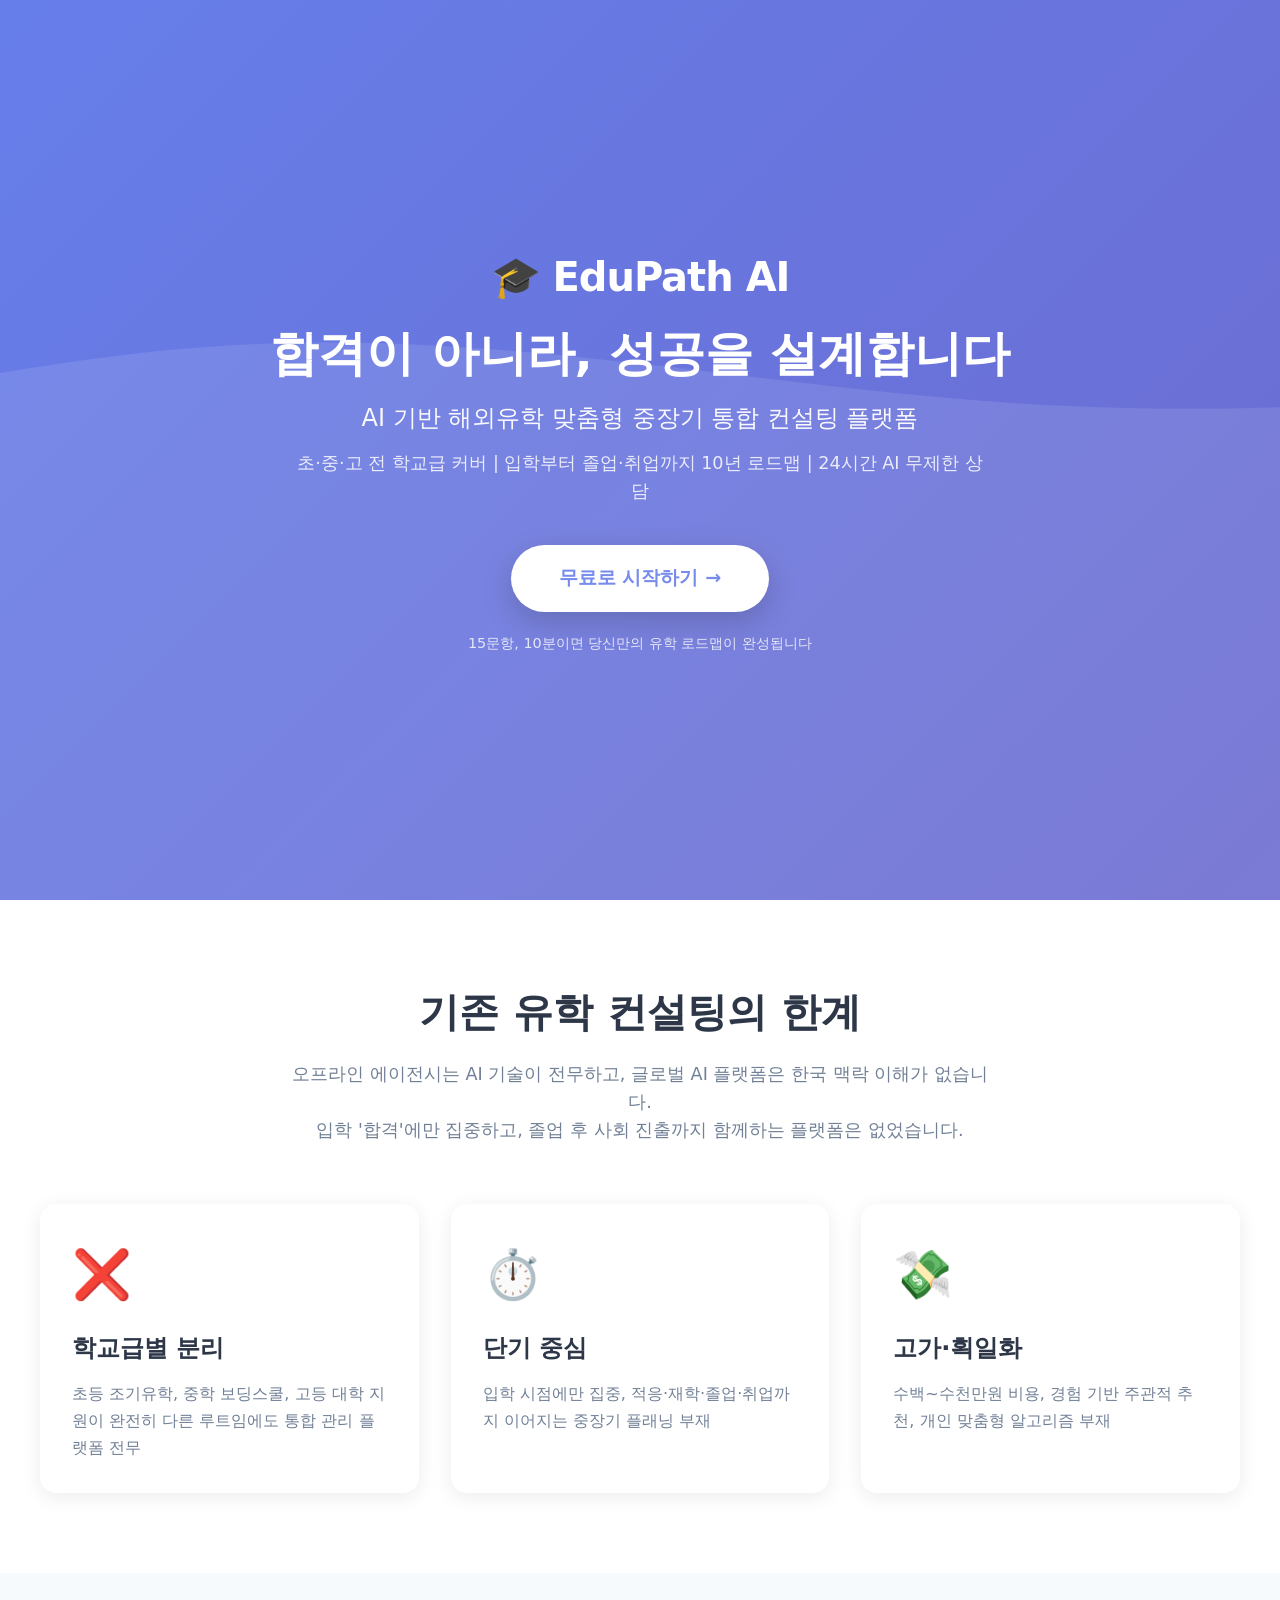
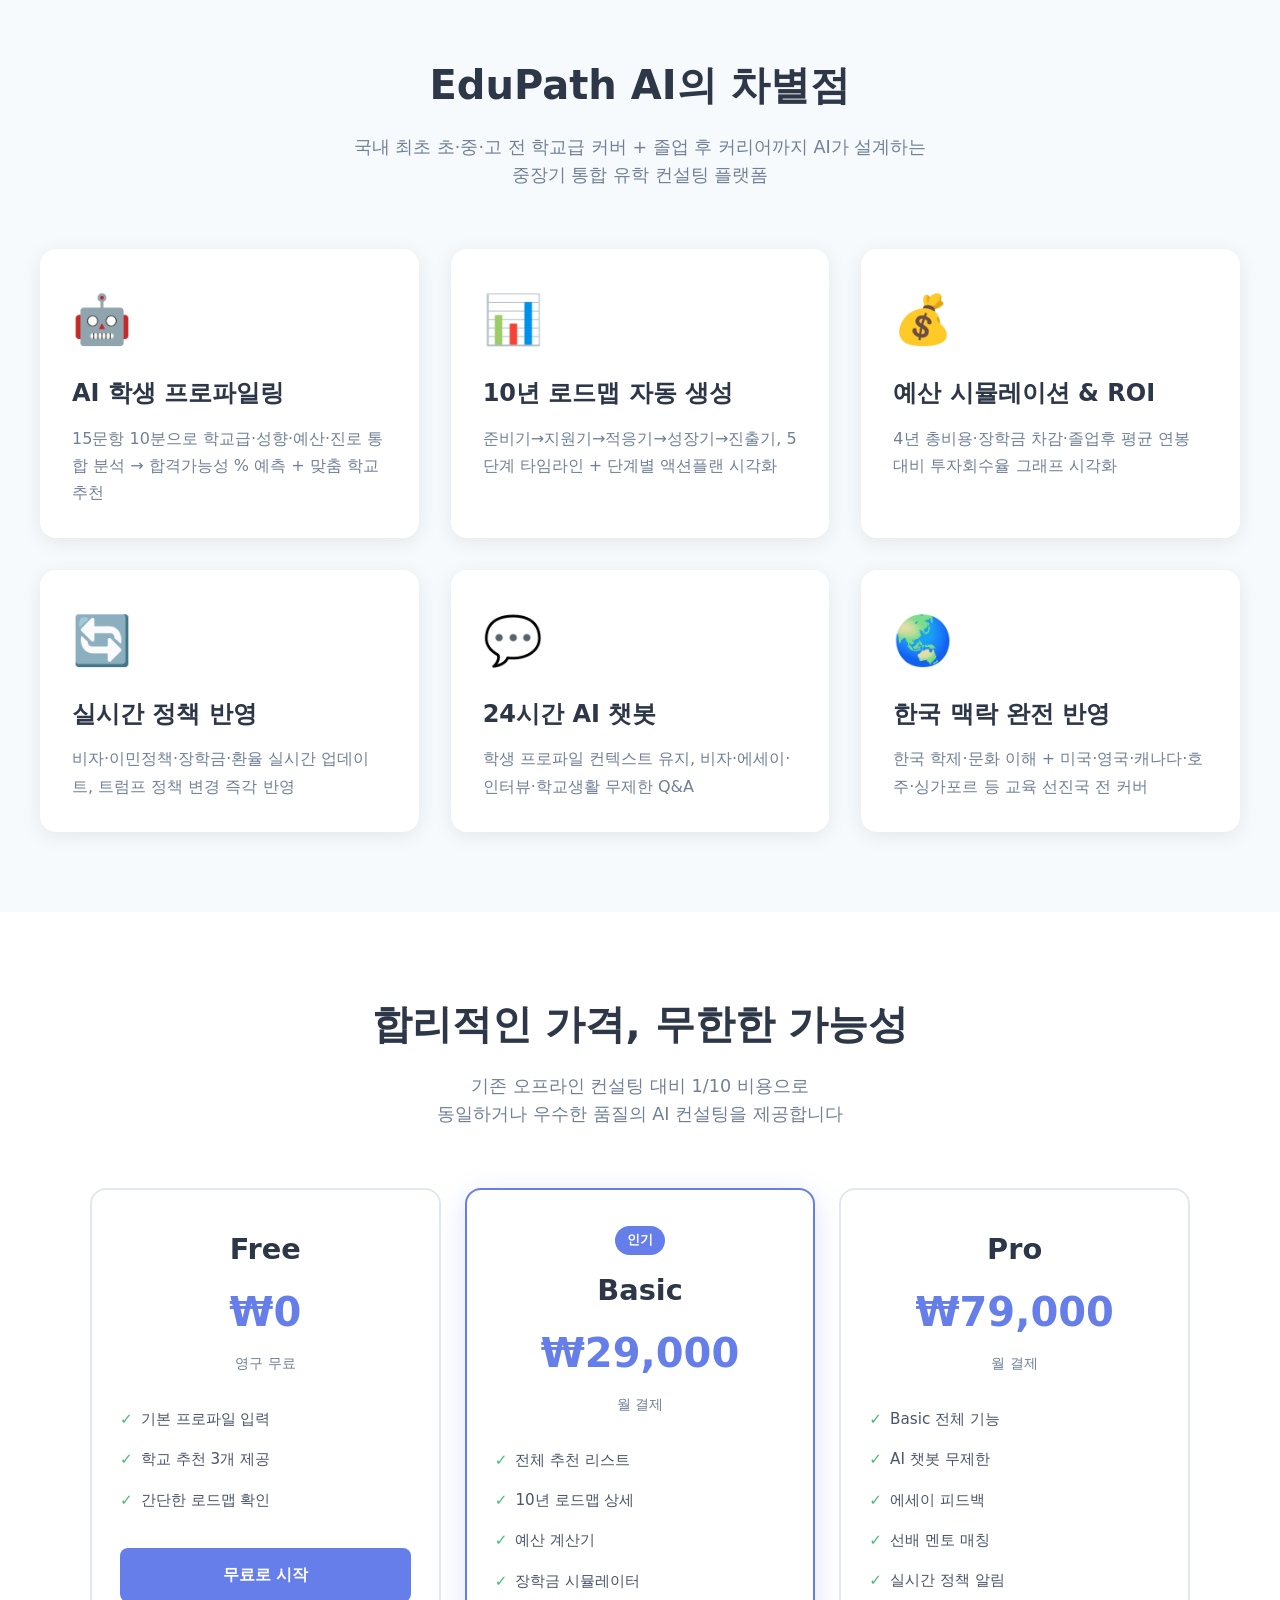
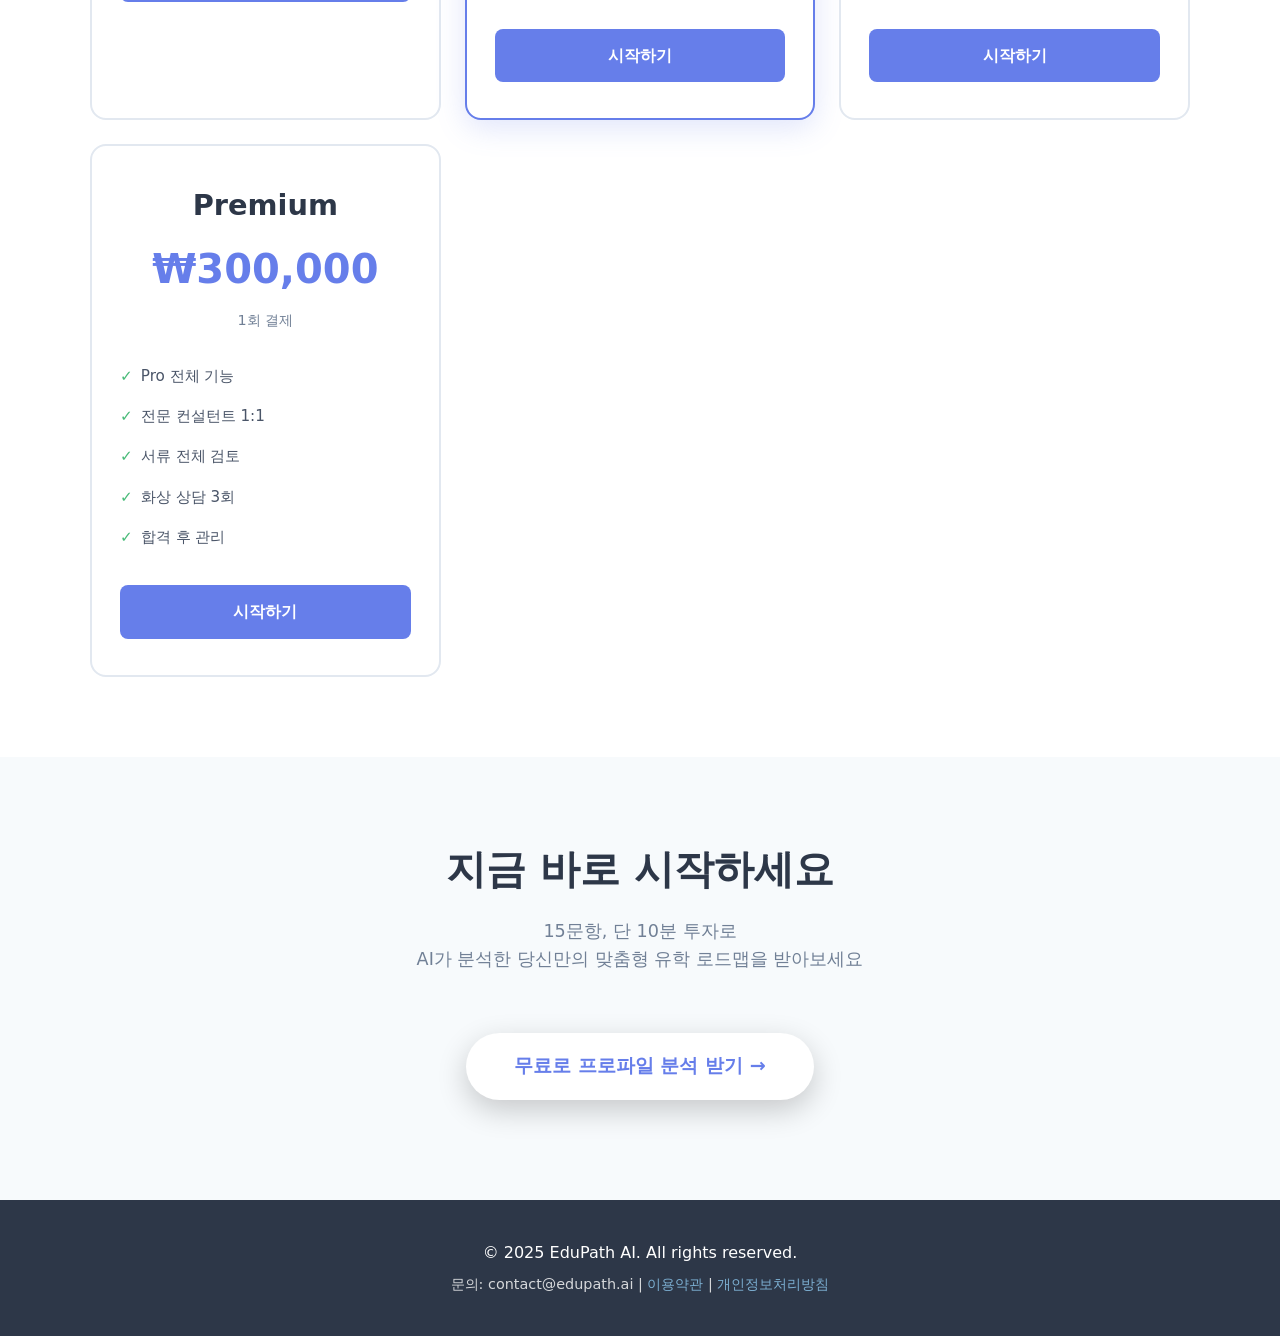
==== edupath/index.html @ 8d9a57d8 "Add EduPath AI landing and onboarding pages" ====
<!DOCTYPE html>
<html lang="ko">
<head>
  <meta charset="UTF-8" />
  <meta name="viewport" content="width=device-width, initial-scale=1.0" />
  <title>EduPath AI - AI 기반 해외유학 맞춤형 컨설팅 플랫폼</title>
  <style>
    * { box-sizing: border-box; margin: 0; padding: 0; }
    body {
      font-family: 'Pretendard', -apple-system, BlinkMacSystemFont, system-ui, sans-serif;
      background: linear-gradient(135deg, #667eea 0%, #764ba2 100%);
      color: #1a202c;
      line-height: 1.6;
    }

    /* Hero Section */
    .hero {
      min-height: 100vh;
      display: flex;
      flex-direction: column;
      align-items: center;
      justify-content: center;
      text-align: center;
      color: white;
      padding: 40px 20px;
      position: relative;
      overflow: hidden;
    }
    .hero::before {
      content: '';
      position: absolute;
      top: 0;
      left: 0;
      right: 0;
      bottom: 0;
      background: url('data:image/svg+xml,<svg xmlns="http://www.w3.org/2000/svg" viewBox="0 0 1440 320"><path fill="%23ffffff" fill-opacity="0.1" d="M0,96L48,112C96,128,192,160,288,160C384,160,480,128,576,122.7C672,117,768,139,864,144C960,149,1056,139,1152,122.7C1248,107,1344,85,1392,74.7L1440,64L1440,320L1392,320C1344,320,1248,320,1152,320C1056,320,960,320,864,320C768,320,672,320,576,320C480,320,384,320,288,320C192,320,96,320,48,320L0,320Z"></path></svg>') no-repeat bottom;
      background-size: cover;
      pointer-events: none;
    }
    .logo {
      font-size: 2.5rem;
      font-weight: 800;
      margin-bottom: 16px;
      letter-spacing: -1px;
    }
    .hero h1 {
      font-size: 3rem;
      font-weight: 700;
      margin-bottom: 16px;
      line-height: 1.2;
    }
    .hero .tagline {
      font-size: 1.5rem;
      margin-bottom: 12px;
      opacity: 0.95;
    }
    .hero .subtitle {
      font-size: 1.1rem;
      opacity: 0.85;
      margin-bottom: 40px;
      max-width: 700px;
    }
    .cta-btn {
      display: inline-block;
      padding: 18px 48px;
      background: white;
      color: #667eea;
      text-decoration: none;
      border-radius: 50px;
      font-size: 1.2rem;
      font-weight: 700;
      box-shadow: 0 10px 30px rgba(0,0,0,0.2);
      transition: transform 0.2s, box-shadow 0.2s;
      margin-bottom: 20px;
    }
    .cta-btn:hover {
      transform: translateY(-3px);
      box-shadow: 0 15px 40px rgba(0,0,0,0.3);
    }
    .hero .note {
      font-size: 0.9rem;
      opacity: 0.8;
    }

    /* Features Section */
    .section {
      padding: 80px 20px;
      background: white;
    }
    .section.gray { background: #f7fafc; }
    .container {
      max-width: 1200px;
      margin: 0 auto;
    }
    .section-title {
      text-align: center;
      font-size: 2.5rem;
      font-weight: 700;
      margin-bottom: 16px;
      color: #2d3748;
    }
    .section-desc {
      text-align: center;
      font-size: 1.1rem;
      color: #718096;
      margin-bottom: 60px;
      max-width: 700px;
      margin-left: auto;
      margin-right: auto;
    }

    /* Features Grid */
    .features-grid {
      display: grid;
      grid-template-columns: repeat(auto-fit, minmax(280px, 1fr));
      gap: 32px;
      margin-top: 40px;
    }
    .feature-card {
      background: white;
      border-radius: 16px;
      padding: 32px;
      box-shadow: 0 4px 20px rgba(0,0,0,0.08);
      transition: transform 0.2s, box-shadow 0.2s;
    }
    .feature-card:hover {
      transform: translateY(-5px);
      box-shadow: 0 8px 30px rgba(0,0,0,0.12);
    }
    .feature-icon {
      font-size: 3rem;
      margin-bottom: 16px;
    }
    .feature-title {
      font-size: 1.5rem;
      font-weight: 700;
      margin-bottom: 12px;
      color: #2d3748;
    }
    .feature-desc {
      color: #718096;
      line-height: 1.7;
    }

    /* Pricing Section */
    .pricing-grid {
      display: grid;
      grid-template-columns: repeat(auto-fit, minmax(260px, 1fr));
      gap: 24px;
      max-width: 1100px;
      margin: 0 auto;
    }
    .pricing-card {
      background: white;
      border: 2px solid #e2e8f0;
      border-radius: 16px;
      padding: 36px 28px;
      text-align: center;
      transition: transform 0.2s, border-color 0.2s;
    }
    .pricing-card:hover {
      transform: translateY(-5px);
      border-color: #667eea;
    }
    .pricing-card.featured {
      border-color: #667eea;
      box-shadow: 0 8px 30px rgba(102, 126, 234, 0.2);
    }
    .pricing-badge {
      display: inline-block;
      padding: 4px 12px;
      background: #667eea;
      color: white;
      border-radius: 20px;
      font-size: 0.8rem;
      font-weight: 600;
      margin-bottom: 12px;
    }
    .pricing-name {
      font-size: 1.8rem;
      font-weight: 700;
      margin-bottom: 8px;
      color: #2d3748;
    }
    .pricing-price {
      font-size: 2.5rem;
      font-weight: 800;
      color: #667eea;
      margin-bottom: 8px;
    }
    .pricing-period {
      font-size: 0.9rem;
      color: #718096;
      margin-bottom: 24px;
    }
    .pricing-features {
      list-style: none;
      margin-bottom: 28px;
      text-align: left;
    }
    .pricing-features li {
      padding: 8px 0;
      color: #4a5568;
      font-size: 0.95rem;
    }
    .pricing-features li::before {
      content: '✓';
      color: #48bb78;
      font-weight: bold;
      margin-right: 8px;
    }
    .pricing-btn {
      display: block;
      width: 100%;
      padding: 14px;
      background: #667eea;
      color: white;
      text-decoration: none;
      border-radius: 8px;
      font-weight: 600;
      transition: background 0.2s;
    }
    .pricing-btn:hover {
      background: #5a67d8;
    }

    /* Footer */
    .footer {
      background: #2d3748;
      color: white;
      padding: 40px 20px;
      text-align: center;
    }
    .footer a {
      color: #90cdf4;
      text-decoration: none;
    }

    @media (max-width: 768px) {
      .hero h1 { font-size: 2rem; }
      .hero .tagline { font-size: 1.2rem; }
      .section-title { font-size: 2rem; }
    }
  </style>
</head>
<body>
  <!-- Hero Section -->
  <section class="hero">
    <div class="logo">🎓 EduPath AI</div>
    <h1>합격이 아니라, 성공을 설계합니다</h1>
    <p class="tagline">AI 기반 해외유학 맞춤형 중장기 통합 컨설팅 플랫폼</p>
    <p class="subtitle">
      초·중·고 전 학교급 커버 | 입학부터 졸업·취업까지 10년 로드맵 | 24시간 AI 무제한 상담
    </p>
    <a href="onboarding.html" class="cta-btn">무료로 시작하기 →</a>
    <p class="note">15문항, 10분이면 당신만의 유학 로드맵이 완성됩니다</p>
  </section>

  <!-- Problem Section -->
  <section class="section">
    <div class="container">
      <h2 class="section-title">기존 유학 컨설팅의 한계</h2>
      <p class="section-desc">
        오프라인 에이전시는 AI 기술이 전무하고, 글로벌 AI 플랫폼은 한국 맥락 이해가 없습니다.<br>
        입학 '합격'에만 집중하고, 졸업 후 사회 진출까지 함께하는 플랫폼은 없었습니다.
      </p>
      <div class="features-grid">
        <div class="feature-card">
          <div class="feature-icon">❌</div>
          <h3 class="feature-title">학교급별 분리</h3>
          <p class="feature-desc">초등 조기유학, 중학 보딩스쿨, 고등 대학 지원이 완전히 다른 루트임에도 통합 관리 플랫폼 전무</p>
        </div>
        <div class="feature-card">
          <div class="feature-icon">⏱️</div>
          <h3 class="feature-title">단기 중심</h3>
          <p class="feature-desc">입학 시점에만 집중, 적응·재학·졸업·취업까지 이어지는 중장기 플래닝 부재</p>
        </div>
        <div class="feature-card">
          <div class="feature-icon">💸</div>
          <h3 class="feature-title">고가·획일화</h3>
          <p class="feature-desc">수백~수천만원 비용, 경험 기반 주관적 추천, 개인 맞춤형 알고리즘 부재</p>
        </div>
      </div>
    </div>
  </section>

  <!-- Solution Section -->
  <section class="section gray">
    <div class="container">
      <h2 class="section-title">EduPath AI의 차별점</h2>
      <p class="section-desc">
        국내 최초 초·중·고 전 학교급 커버 + 졸업 후 커리어까지 AI가 설계하는<br>
        중장기 통합 유학 컨설팅 플랫폼
      </p>
      <div class="features-grid">
        <div class="feature-card">
          <div class="feature-icon">🤖</div>
          <h3 class="feature-title">AI 학생 프로파일링</h3>
          <p class="feature-desc">15문항 10분으로 학교급·성향·예산·진로 통합 분석 → 합격가능성 % 예측 + 맞춤 학교 추천</p>
        </div>
        <div class="feature-card">
          <div class="feature-icon">📊</div>
          <h3 class="feature-title">10년 로드맵 자동 생성</h3>
          <p class="feature-desc">준비기→지원기→적응기→성장기→진출기, 5단계 타임라인 + 단계별 액션플랜 시각화</p>
        </div>
        <div class="feature-card">
          <div class="feature-icon">💰</div>
          <h3 class="feature-title">예산 시뮬레이션 & ROI</h3>
          <p class="feature-desc">4년 총비용·장학금 차감·졸업후 평균 연봉 대비 투자회수율 그래프 시각화</p>
        </div>
        <div class="feature-card">
          <div class="feature-icon">🔄</div>
          <h3 class="feature-title">실시간 정책 반영</h3>
          <p class="feature-desc">비자·이민정책·장학금·환율 실시간 업데이트, 트럼프 정책 변경 즉각 반영</p>
        </div>
        <div class="feature-card">
          <div class="feature-icon">💬</div>
          <h3 class="feature-title">24시간 AI 챗봇</h3>
          <p class="feature-desc">학생 프로파일 컨텍스트 유지, 비자·에세이·인터뷰·학교생활 무제한 Q&A</p>
        </div>
        <div class="feature-card">
          <div class="feature-icon">🌏</div>
          <h3 class="feature-title">한국 맥락 완전 반영</h3>
          <p class="feature-desc">한국 학제·문화 이해 + 미국·영국·캐나다·호주·싱가포르 등 교육 선진국 전 커버</p>
        </div>
      </div>
    </div>
  </section>

  <!-- Pricing Section -->
  <section class="section">
    <div class="container">
      <h2 class="section-title">합리적인 가격, 무한한 가능성</h2>
      <p class="section-desc">
        기존 오프라인 컨설팅 대비 1/10 비용으로<br>
        동일하거나 우수한 품질의 AI 컨설팅을 제공합니다
      </p>
      <div class="pricing-grid">
        <div class="pricing-card">
          <div class="pricing-name">Free</div>
          <div class="pricing-price">₩0</div>
          <div class="pricing-period">영구 무료</div>
          <ul class="pricing-features">
            <li>기본 프로파일 입력</li>
            <li>학교 추천 3개 제공</li>
            <li>간단한 로드맵 확인</li>
          </ul>
          <a href="onboarding.html" class="pricing-btn">무료로 시작</a>
        </div>

        <div class="pricing-card featured">
          <span class="pricing-badge">인기</span>
          <div class="pricing-name">Basic</div>
          <div class="pricing-price">₩29,000</div>
          <div class="pricing-period">월 결제</div>
          <ul class="pricing-features">
            <li>전체 추천 리스트</li>
            <li>10년 로드맵 상세</li>
            <li>예산 계산기</li>
            <li>장학금 시뮬레이터</li>
          </ul>
          <a href="onboarding.html" class="pricing-btn">시작하기</a>
        </div>

        <div class="pricing-card">
          <div class="pricing-name">Pro</div>
          <div class="pricing-price">₩79,000</div>
          <div class="pricing-period">월 결제</div>
          <ul class="pricing-features">
            <li>Basic 전체 기능</li>
            <li>AI 챗봇 무제한</li>
            <li>에세이 피드백</li>
            <li>선배 멘토 매칭</li>
            <li>실시간 정책 알림</li>
          </ul>
          <a href="onboarding.html" class="pricing-btn">시작하기</a>
        </div>

        <div class="pricing-card">
          <div class="pricing-name">Premium</div>
          <div class="pricing-price">₩300,000</div>
          <div class="pricing-period">1회 결제</div>
          <ul class="pricing-features">
            <li>Pro 전체 기능</li>
            <li>전문 컨설턴트 1:1</li>
            <li>서류 전체 검토</li>
            <li>화상 상담 3회</li>
            <li>합격 후 관리</li>
          </ul>
          <a href="onboarding.html" class="pricing-btn">시작하기</a>
        </div>
      </div>
    </div>
  </section>

  <!-- CTA Section -->
  <section class="section gray">
    <div class="container" style="text-align: center;">
      <h2 class="section-title">지금 바로 시작하세요</h2>
      <p class="section-desc">
        15문항, 단 10분 투자로<br>
        AI가 분석한 당신만의 맞춤형 유학 로드맵을 받아보세요
      </p>
      <a href="onboarding.html" class="cta-btn">무료로 프로파일 분석 받기 →</a>
    </div>
  </section>

  <!-- Footer -->
  <footer class="footer">
    <p>© 2025 EduPath AI. All rights reserved.</p>
    <p style="margin-top: 8px; font-size: 0.9rem; opacity: 0.8;">
      문의: contact@edupath.ai | 
      <a href="#">이용약관</a> | 
      <a href="#">개인정보처리방침</a>
    </p>
  </footer>
</body>
</html>
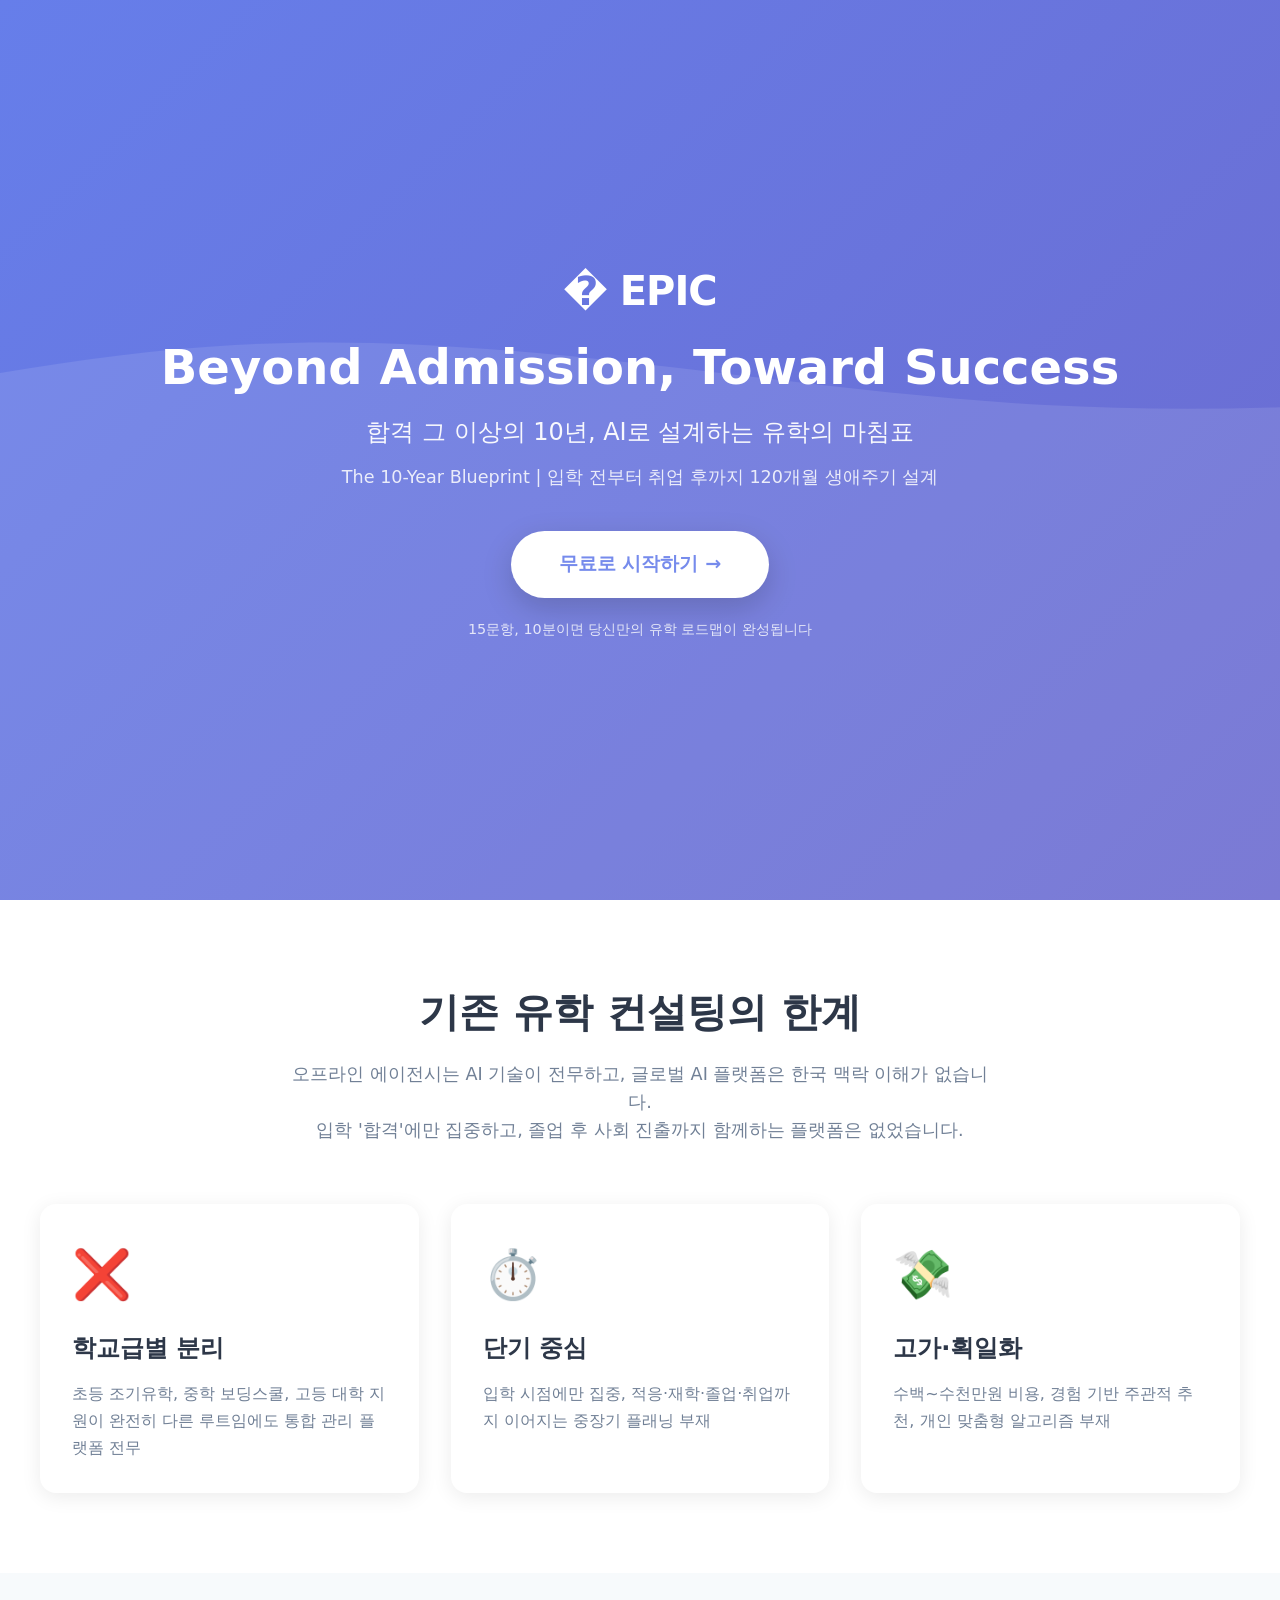
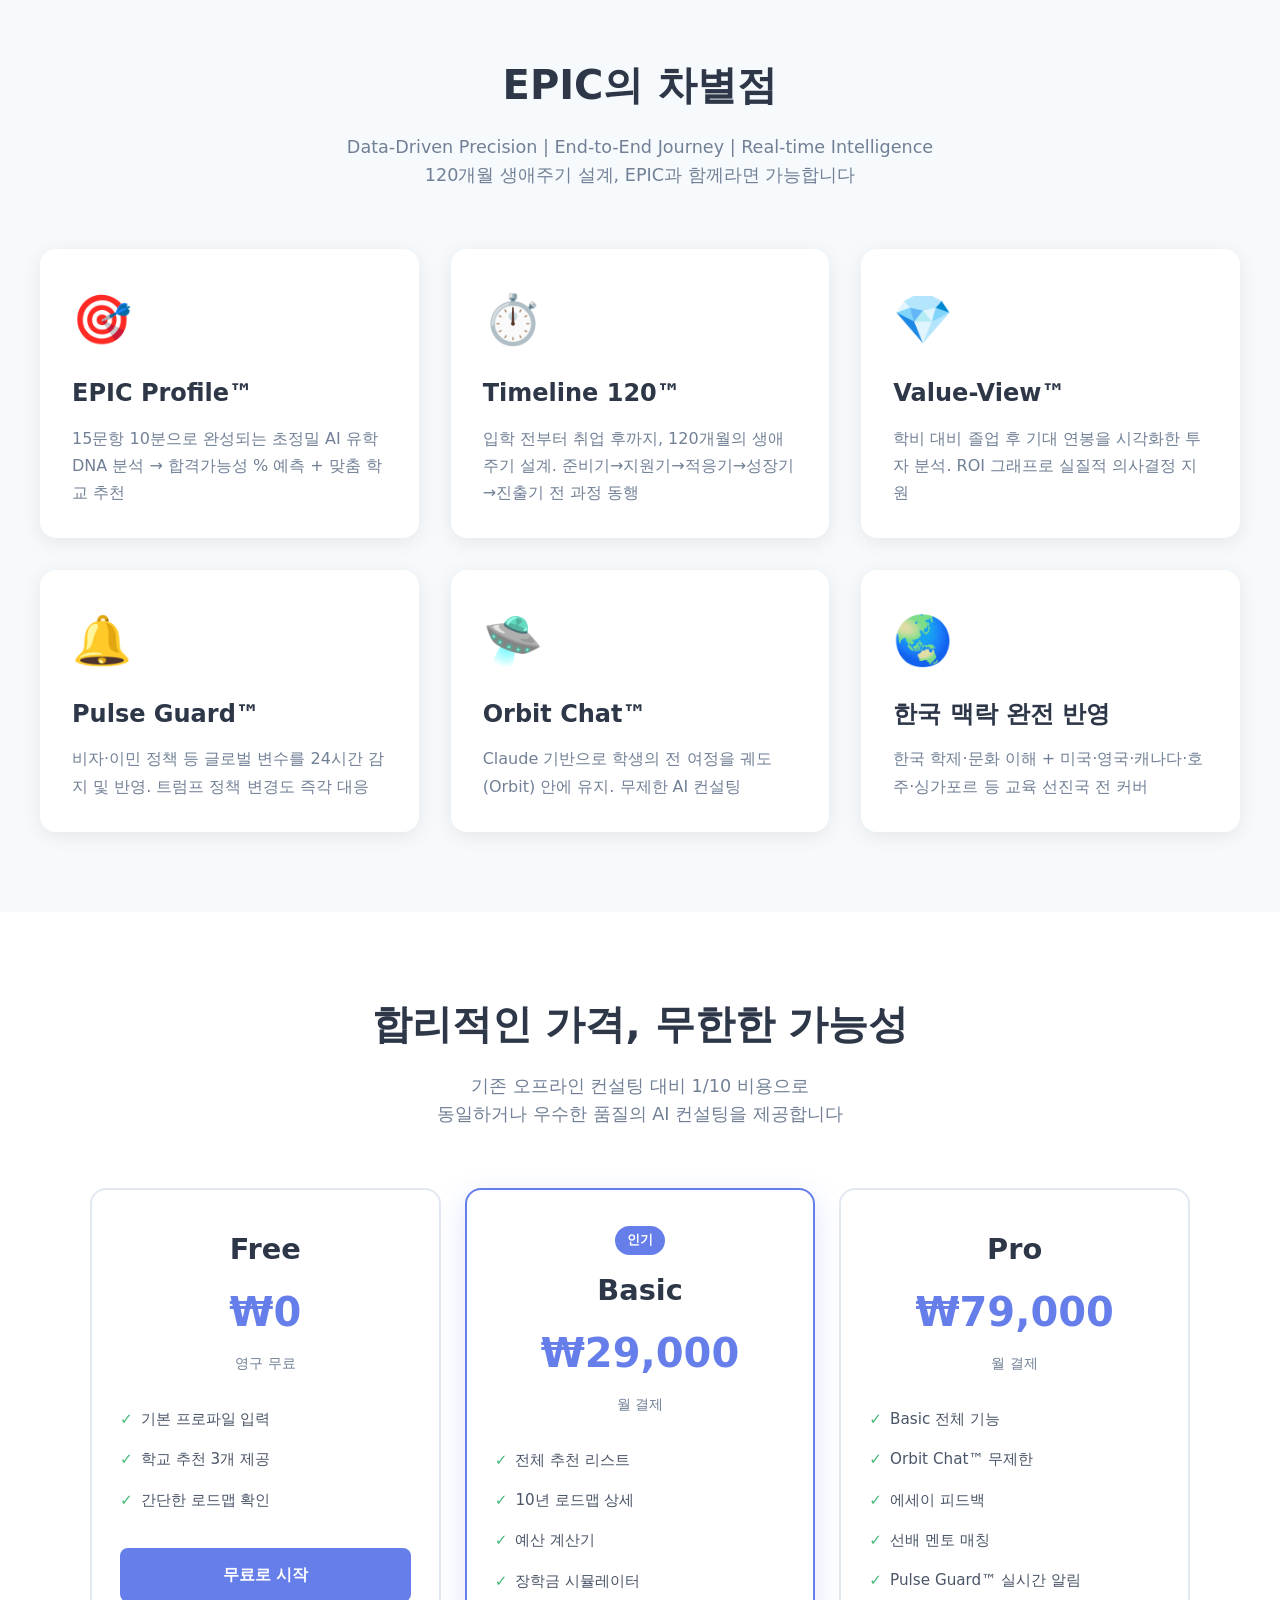
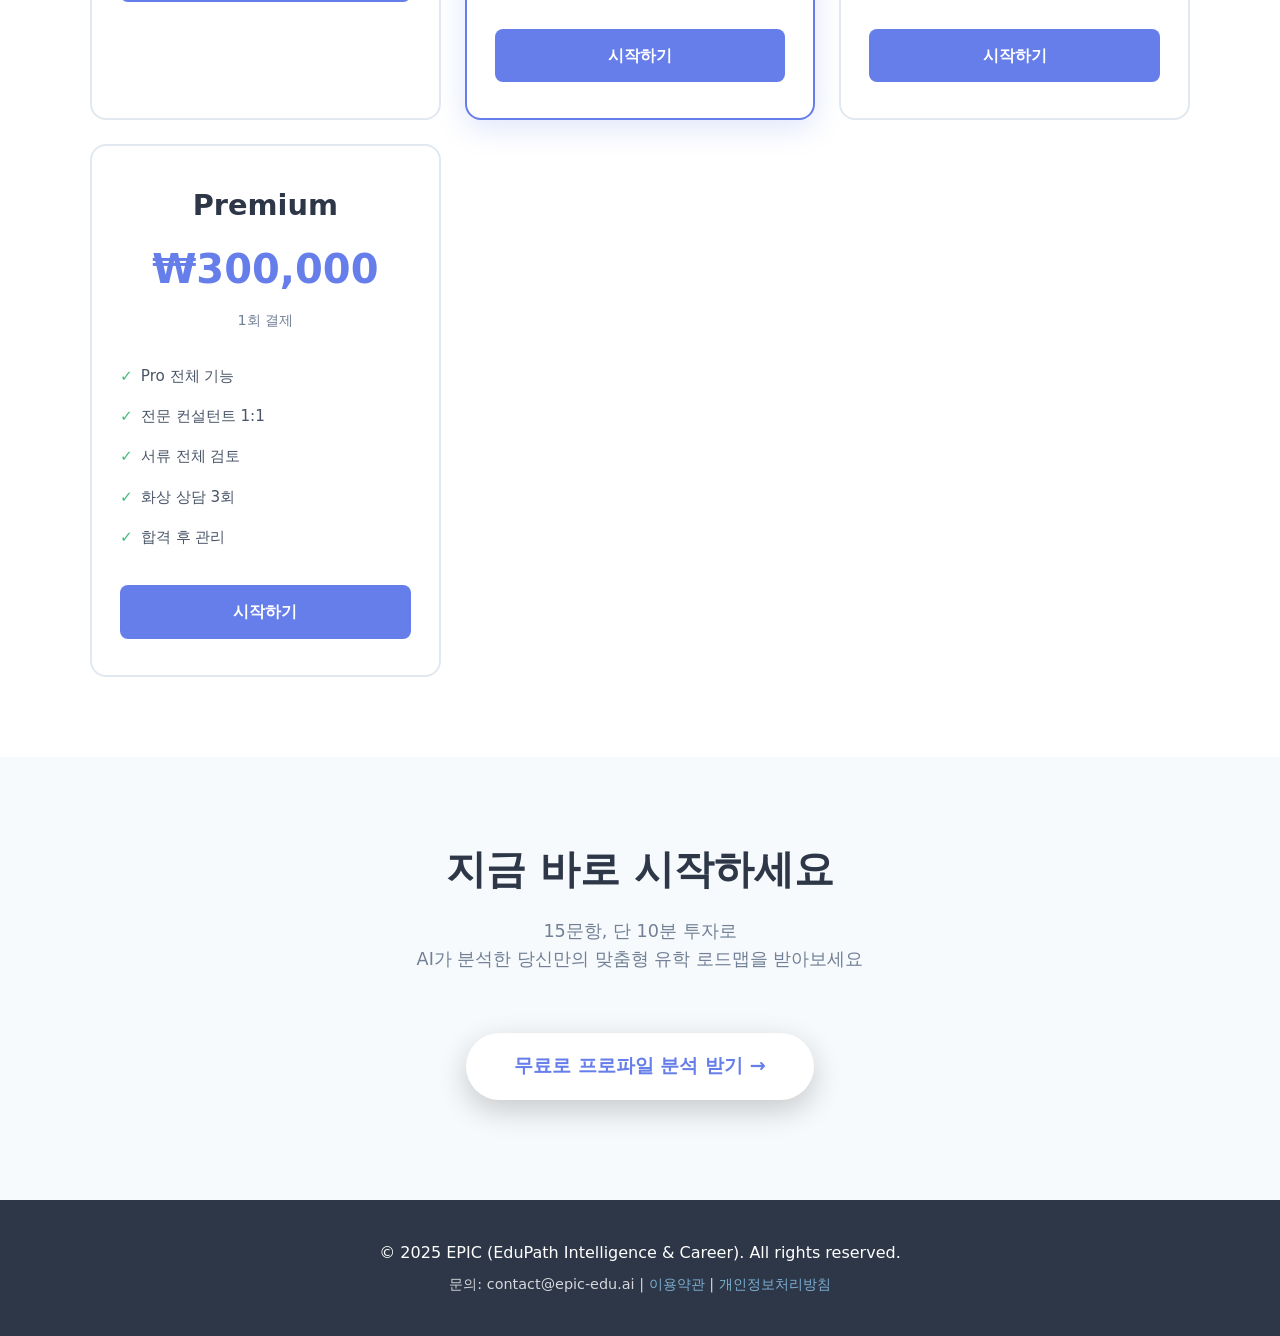
==== commit b4d18ea2: "Rebrand to EPIC - The 10-Year Blueprint | EPIC Profile Timeline 120 Value-View" ====
--- a/edupath/index.html
+++ b/edupath/index.html
@@ -3,7 +3,7 @@
 <head>
   <meta charset="UTF-8" />
   <meta name="viewport" content="width=device-width, initial-scale=1.0" />
-  <title>EduPath AI - AI 기반 해외유학 맞춤형 컨설팅 플랫폼</title>
+  <title>EPIC - The 10-Year Blueprint | Beyond Admission, Toward Success</title>
   <style>
     * { box-sizing: border-box; margin: 0; padding: 0; }
     body {
@@ -246,11 +246,11 @@
 <body>
   <!-- Hero Section -->
   <section class="hero">
-    <div class="logo">🎓 EduPath AI</div>
-    <h1>합격이 아니라, 성공을 설계합니다</h1>
-    <p class="tagline">AI 기반 해외유학 맞춤형 중장기 통합 컨설팅 플랫폼</p>
+    <div class="logo">� EPIC</div>
+    <h1>Beyond Admission, Toward Success</h1>
+    <p class="tagline">합격 그 이상의 10년, AI로 설계하는 유학의 마침표</p>
     <p class="subtitle">
-      초·중·고 전 학교급 커버 | 입학부터 졸업·취업까지 10년 로드맵 | 24시간 AI 무제한 상담
+      The 10-Year Blueprint | 입학 전부터 취업 후까지 120개월 생애주기 설계
     </p>
     <a href="onboarding.html" class="cta-btn">무료로 시작하기 →</a>
     <p class="note">15문항, 10분이면 당신만의 유학 로드맵이 완성됩니다</p>
@@ -287,36 +287,36 @@
   <!-- Solution Section -->
   <section class="section gray">
     <div class="container">
-      <h2 class="section-title">EduPath AI의 차별점</h2>
+      <h2 class="section-title">EPIC의 차별점</h2>
       <p class="section-desc">
-        국내 최초 초·중·고 전 학교급 커버 + 졸업 후 커리어까지 AI가 설계하는<br>
-        중장기 통합 유학 컨설팅 플랫폼
+        Data-Driven Precision | End-to-End Journey | Real-time Intelligence<br>
+        120개월 생애주기 설계, EPIC과 함께라면 가능합니다
       </p>
       <div class="features-grid">
         <div class="feature-card">
-          <div class="feature-icon">🤖</div>
-          <h3 class="feature-title">AI 학생 프로파일링</h3>
-          <p class="feature-desc">15문항 10분으로 학교급·성향·예산·진로 통합 분석 → 합격가능성 % 예측 + 맞춤 학교 추천</p>
-        </div>
-        <div class="feature-card">
-          <div class="feature-icon">📊</div>
-          <h3 class="feature-title">10년 로드맵 자동 생성</h3>
-          <p class="feature-desc">준비기→지원기→적응기→성장기→진출기, 5단계 타임라인 + 단계별 액션플랜 시각화</p>
-        </div>
-        <div class="feature-card">
-          <div class="feature-icon">💰</div>
-          <h3 class="feature-title">예산 시뮬레이션 & ROI</h3>
-          <p class="feature-desc">4년 총비용·장학금 차감·졸업후 평균 연봉 대비 투자회수율 그래프 시각화</p>
-        </div>
-        <div class="feature-card">
-          <div class="feature-icon">🔄</div>
-          <h3 class="feature-title">실시간 정책 반영</h3>
-          <p class="feature-desc">비자·이민정책·장학금·환율 실시간 업데이트, 트럼프 정책 변경 즉각 반영</p>
-        </div>
-        <div class="feature-card">
-          <div class="feature-icon">💬</div>
-          <h3 class="feature-title">24시간 AI 챗봇</h3>
-          <p class="feature-desc">학생 프로파일 컨텍스트 유지, 비자·에세이·인터뷰·학교생활 무제한 Q&A</p>
+          <div class="feature-icon">🎯</div>
+          <h3 class="feature-title">EPIC Profile™</h3>
+          <p class="feature-desc">15문항 10분으로 완성되는 초정밀 AI 유학 DNA 분석 → 합격가능성 % 예측 + 맞춤 학교 추천</p>
+        </div>
+        <div class="feature-card">
+          <div class="feature-icon">⏱️</div>
+          <h3 class="feature-title">Timeline 120™</h3>
+          <p class="feature-desc">입학 전부터 취업 후까지, 120개월의 생애주기 설계. 준비기→지원기→적응기→성장기→진출기 전 과정 동행</p>
+        </div>
+        <div class="feature-card">
+          <div class="feature-icon">💎</div>
+          <h3 class="feature-title">Value-View™</h3>
+          <p class="feature-desc">학비 대비 졸업 후 기대 연봉을 시각화한 투자 분석. ROI 그래프로 실질적 의사결정 지원</p>
+        </div>
+        <div class="feature-card">
+          <div class="feature-icon">🔔</div>
+          <h3 class="feature-title">Pulse Guard™</h3>
+          <p class="feature-desc">비자·이민 정책 등 글로벌 변수를 24시간 감지 및 반영. 트럼프 정책 변경도 즉각 대응</p>
+        </div>
+        <div class="feature-card">
+          <div class="feature-icon">🛸</div>
+          <h3 class="feature-title">Orbit Chat™</h3>
+          <p class="feature-desc">Claude 기반으로 학생의 전 여정을 궤도(Orbit) 안에 유지. 무제한 AI 컨설팅</p>
         </div>
         <div class="feature-card">
           <div class="feature-icon">🌏</div>
@@ -368,10 +368,10 @@
           <div class="pricing-period">월 결제</div>
           <ul class="pricing-features">
             <li>Basic 전체 기능</li>
-            <li>AI 챗봇 무제한</li>
+            <li>Orbit Chat™ 무제한</li>
             <li>에세이 피드백</li>
             <li>선배 멘토 매칭</li>
-            <li>실시간 정책 알림</li>
+            <li>Pulse Guard™ 실시간 알림</li>
           </ul>
           <a href="onboarding.html" class="pricing-btn">시작하기</a>
         </div>
@@ -407,9 +407,9 @@
 
   <!-- Footer -->
   <footer class="footer">
-    <p>© 2025 EduPath AI. All rights reserved.</p>
+    <p>© 2025 EPIC (EduPath Intelligence & Career). All rights reserved.</p>
     <p style="margin-top: 8px; font-size: 0.9rem; opacity: 0.8;">
-      문의: contact@edupath.ai | 
+      문의: contact@epic-edu.ai | 
       <a href="#">이용약관</a> | 
       <a href="#">개인정보처리방침</a>
     </p>
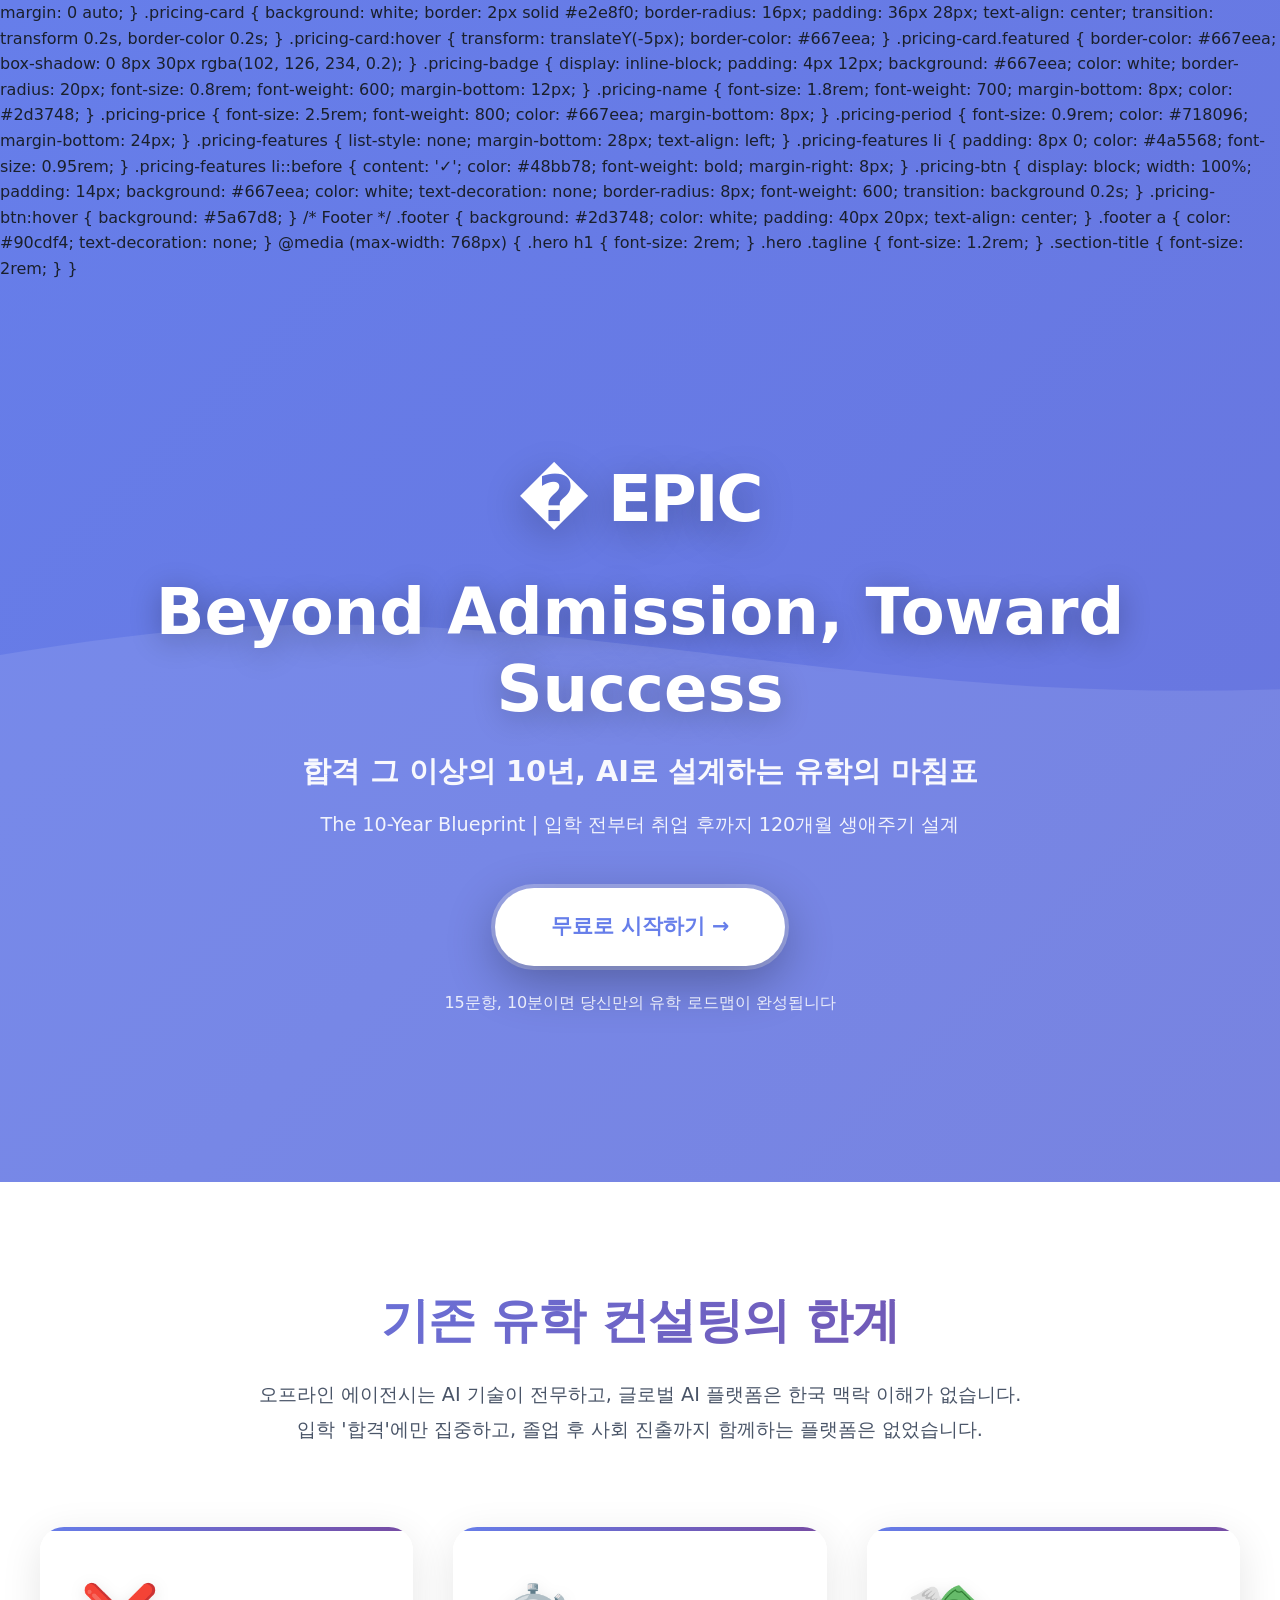
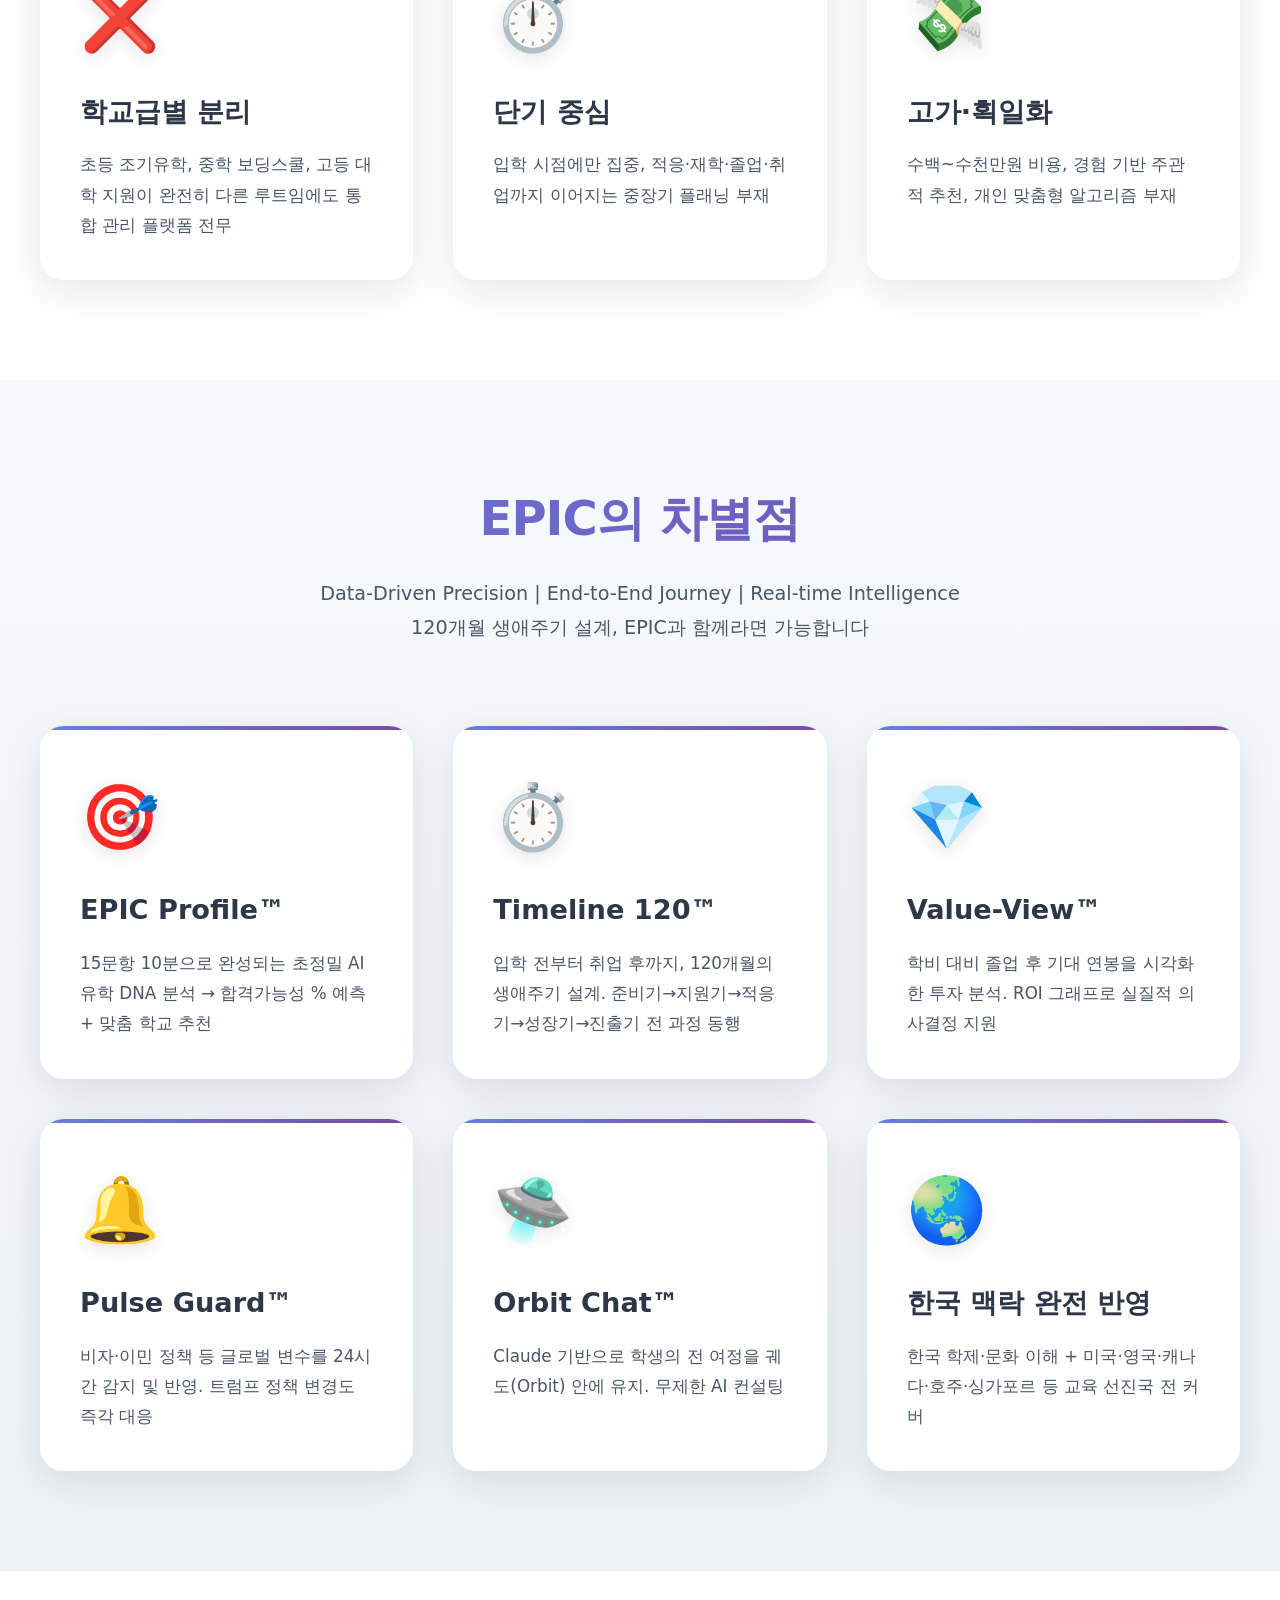
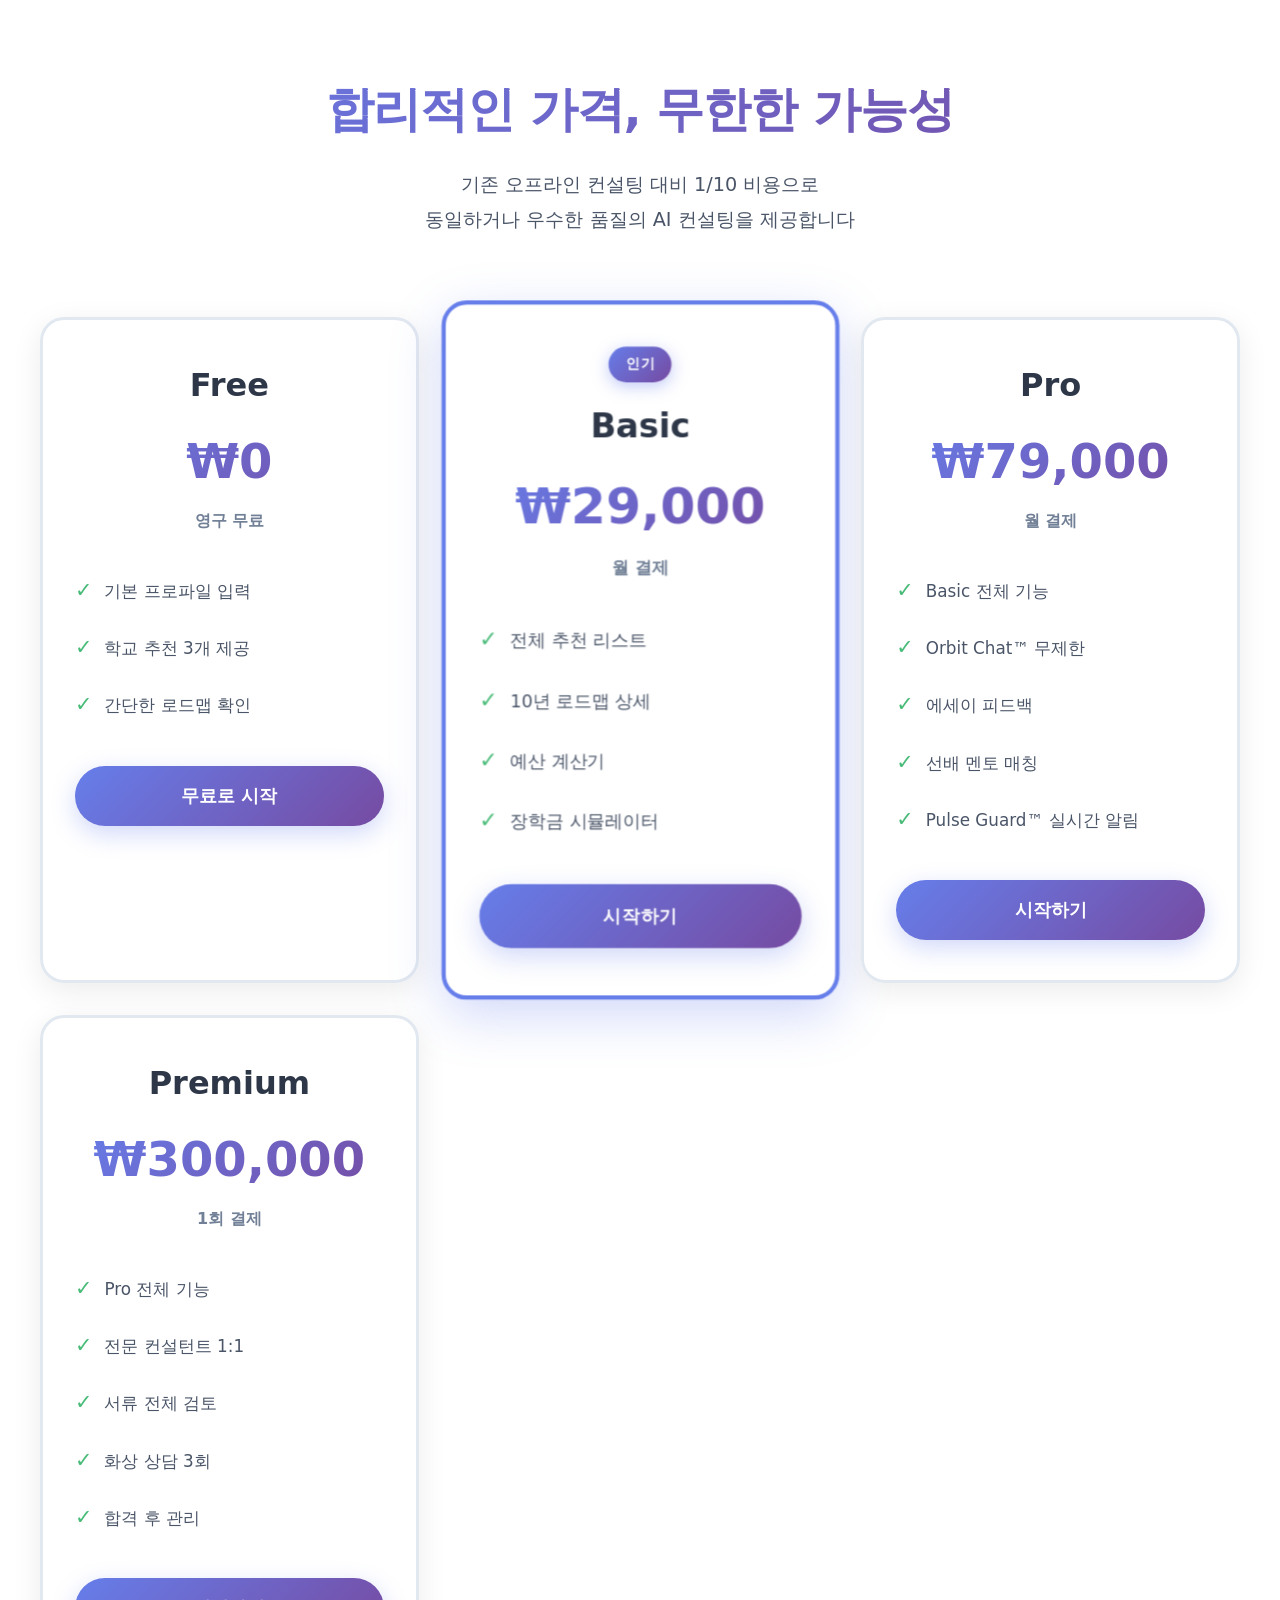
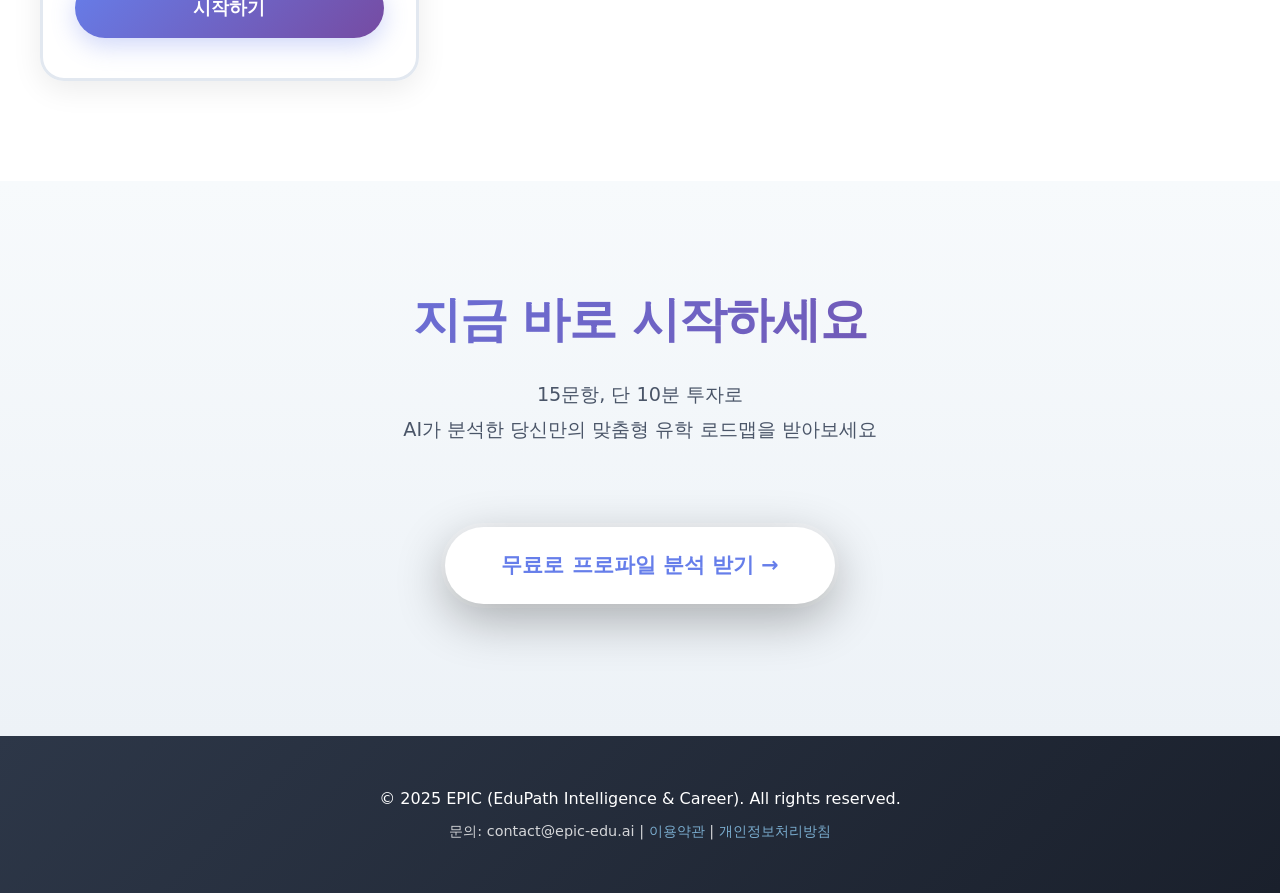
==== commit 8281ae85: "UI/UX 대폭 개선 - 3D 효과, 애니메이션, 글래스모피즘 적용 | 시각적 입체감 강화" ====
--- a/edupath/index.html
+++ b/edupath/index.html
@@ -6,9 +6,38 @@
   <title>EPIC - The 10-Year Blueprint | Beyond Admission, Toward Success</title>
   <style>
     * { box-sizing: border-box; margin: 0; padding: 0; }
+    
+    @keyframes gradientShift {
+      0%, 100% { background-position: 0% 50%; }
+      50% { background-position: 100% 50%; }
+    }
+    
+    @keyframes fadeInUp {
+      from {
+        opacity: 0;
+        transform: translateY(40px);
+      }
+      to {
+        opacity: 1;
+        transform: translateY(0);
+      }
+    }
+    
+    @keyframes float {
+      0%, 100% { transform: translateY(0px); }
+      50% { transform: translateY(-20px); }
+    }
+    
+    @keyframes shimmer {
+      0% { background-position: -1000px 0; }
+      100% { background-position: 1000px 0; }
+    }
+    
     body {
       font-family: 'Pretendard', -apple-system, BlinkMacSystemFont, system-ui, sans-serif;
-      background: linear-gradient(135deg, #667eea 0%, #764ba2 100%);
+      background: linear-gradient(135deg, #667eea 0%, #764ba2 50%, #f093fb 100%);
+      background-size: 400% 400%;
+      animation: gradientShift 15s ease infinite;
       color: #1a202c;
       line-height: 1.6;
     }
@@ -38,116 +67,317 @@
       pointer-events: none;
     }
     .logo {
-      font-size: 2.5rem;
-      font-weight: 800;
+      font-size: 4rem;
+      font-weight: 900;
+      margin-bottom: 24px;
+      letter-spacing: -2px;
+      text-shadow: 0 10px 40px rgba(0, 0, 0, 0.3);
+      animation: float 3s ease-in-out infinite;
+    }
+    .hero h1 {
+      font-size: 4rem;
+      font-weight: 900;
+      margin-bottom: 20px;
+      line-height: 1.2;
+      text-shadow: 0 5px 30px rgba(0, 0, 0, 0.3);
+      animation: fadeInUp 1s ease 0.3s backwards;
+    }
+    .hero .tagline {
+      font-size: 1.8rem;
       margin-bottom: 16px;
-      letter-spacing: -1px;
-    }
-    .hero h1 {
-      font-size: 3rem;
-      font-weight: 700;
-      margin-bottom: 16px;
-      line-height: 1.2;
-    }
-    .hero .tagline {
-      font-size: 1.5rem;
-      margin-bottom: 12px;
       opacity: 0.95;
+      font-weight: 600;
+      animation: fadeInUp 1s ease 0.5s backwards;
     }
     .hero .subtitle {
-      font-size: 1.1rem;
-      opacity: 0.85;
-      margin-bottom: 40px;
-      max-width: 700px;
+      font-size: 1.2rem;
+      opacity: 0.9;
+      margin-bottom: 48px;
+      max-width: 800px;
+      animation: fadeInUp 1s ease 0.7s backwards;
     }
     .cta-btn {
       display: inline-block;
-      padding: 18px 48px;
+      padding: 22px 56px;
       background: white;
       color: #667eea;
       text-decoration: none;
       border-radius: 50px;
-      font-size: 1.2rem;
-      font-weight: 700;
-      box-shadow: 0 10px 30px rgba(0,0,0,0.2);
-      transition: transform 0.2s, box-shadow 0.2s;
-      margin-bottom: 20px;
-    }
+      font-size: 1.3rem;
+      font-weight: 800;
+      box-shadow: 
+        0 15px 50px rgba(0,0,0,0.3),
+        0 0 0 4px rgba(255, 255, 255, 0.3);
+      transition: all 0.4s cubic-bezier(0.175, 0.885, 0.32, 1.275);
+      margin-bottom: 24px;
+      position: relative;
+      overflow: hidden;
+      animation: fadeInUp 1s ease 0.9s backwards;
+    }
+    
+    .cta-btn::before {
+      content: '';
+      position: absolute;
+      top: 0;
+      left: -100%;
+      width: 100%;
+      height: 100%;
+      background: linear-gradient(90deg, transparent, rgba(102, 126, 234, 0.2), transparent);
+      transition: left 0.6s;
+    }
+    
+    .cta-btn:hover::before {
+      left: 100%;
+    }
+    
     .cta-btn:hover {
-      transform: translateY(-3px);
-      box-shadow: 0 15px 40px rgba(0,0,0,0.3);
+      transform: translateY(-5px) scale(1.05);
+      box-shadow: 
+        0 25px 60px rgba(0,0,0,0.4),
+        0 0 0 6px rgba(255, 255, 255, 0.4);
     }
     .hero .note {
-      font-size: 0.9rem;
-      opacity: 0.8;
-    }
-
-    /* Features Section */
+      font-size: 1rem;
+      opacity: 0.85;
+      animation: fadeInUp 1s ease 1.1s backwards;
+    }
+
+    /* Section Base */
     .section {
-      padding: 80px 20px;
+      padding: 100px 20px;
       background: white;
-    }
-    .section.gray { background: #f7fafc; }
+      position: relative;
+    }
+    .section.gray { 
+      background: linear-gradient(180deg, #f7fafc 0%, #edf2f7 100%);
+    }
     .container {
       max-width: 1200px;
       margin: 0 auto;
     }
     .section-title {
       text-align: center;
-      font-size: 2.5rem;
-      font-weight: 700;
-      margin-bottom: 16px;
-      color: #2d3748;
+      font-size: 3rem;
+      font-weight: 900;
+      margin-bottom: 20px;
+      background: linear-gradient(135deg, #667eea 0%, #764ba2 100%);
+      -webkit-background-clip: text;
+      -webkit-text-fill-color: transparent;
+      background-clip: text;
+      letter-spacing: -1px;
     }
     .section-desc {
       text-align: center;
-      font-size: 1.1rem;
-      color: #718096;
-      margin-bottom: 60px;
-      max-width: 700px;
+      font-size: 1.2rem;
+      color: #4a5568;
+      margin-bottom: 80px;
+      max-width: 800px;
       margin-left: auto;
       margin-right: auto;
+      line-height: 1.8;
     }
 
     /* Features Grid */
     .features-grid {
       display: grid;
-      grid-template-columns: repeat(auto-fit, minmax(280px, 1fr));
-      gap: 32px;
+      grid-template-columns: repeat(auto-fit, minmax(320px, 1fr));
+      gap: 40px;
       margin-top: 40px;
     }
     .feature-card {
-      background: white;
-      border-radius: 16px;
-      padding: 32px;
-      box-shadow: 0 4px 20px rgba(0,0,0,0.08);
-      transition: transform 0.2s, box-shadow 0.2s;
-    }
+      background: rgba(255, 255, 255, 0.95);
+      backdrop-filter: blur(10px);
+      -webkit-backdrop-filter: blur(10px);
+      border-radius: 24px;
+      padding: 40px;
+      box-shadow: 
+        0 10px 40px rgba(0,0,0,0.1),
+        0 0 0 1px rgba(255, 255, 255, 0.5) inset;
+      transition: all 0.4s cubic-bezier(0.175, 0.885, 0.32, 1.275);
+      position: relative;
+      overflow: hidden;
+    }
+    
+    .feature-card::before {
+      content: '';
+      position: absolute;
+      top: 0;
+      left: 0;
+      right: 0;
+      height: 4px;
+      background: linear-gradient(90deg, #667eea, #764ba2, #f093fb);
+      background-size: 200% 100%;
+      animation: shimmer 3s linear infinite;
+    }
+    
     .feature-card:hover {
-      transform: translateY(-5px);
-      box-shadow: 0 8px 30px rgba(0,0,0,0.12);
+      transform: translateY(-10px) scale(1.03);
+      box-shadow: 
+        0 20px 60px rgba(102, 126, 234, 0.25),
+        0 0 0 1px rgba(255, 255, 255, 0.8) inset;
     }
     .feature-icon {
-      font-size: 3rem;
+      font-size: 4rem;
+      margin-bottom: 20px;
+      display: block;
+      filter: drop-shadow(0 4px 8px rgba(0, 0, 0, 0.1));
+      transition: transform 0.3s ease;
+    }
+    .feature-card:hover .feature-icon {
+      transform: scale(1.15) rotate(5deg);
+    }
+    .feature-title {
+      font-size: 1.7rem;
+      font-weight: 800;
       margin-bottom: 16px;
-    }
-    .feature-title {
-      font-size: 1.5rem;
-      font-weight: 700;
-      margin-bottom: 12px;
       color: #2d3748;
     }
     .feature-desc {
-      color: #718096;
-      line-height: 1.7;
+      color: #4a5568;
+      line-height: 1.8;
+      font-size: 1.05rem;
     }
 
     /* Pricing Section */
     .pricing-grid {
       display: grid;
-      grid-template-columns: repeat(auto-fit, minmax(260px, 1fr));
-      gap: 24px;
-      max-width: 1100px;
+      grid-template-columns: repeat(auto-fit, minmax(280px, 1fr));
+      gap: 32px;
+      max-width: 1200px;
+      margin: 0 auto;
+    }
+    .pricing-card {
+      background: rgba(255, 255, 255, 0.95);
+      backdrop-filter: blur(10px);
+      -webkit-backdrop-filter: blur(10px);
+      border: 3px solid #e2e8f0;
+      border-radius: 24px;
+      padding: 40px 32px;
+      text-align: center;
+      transition: all 0.4s cubic-bezier(0.175, 0.885, 0.32, 1.275);
+      box-shadow: 0 8px 30px rgba(0,0,0,0.08);
+    }
+    .pricing-card:hover {
+      transform: translateY(-10px) scale(1.03);
+      border-color: #667eea;
+      box-shadow: 0 20px 60px rgba(102, 126, 234, 0.25);
+    }
+    .pricing-card.featured {
+      border-color: #667eea;
+      border-width: 4px;
+      box-shadow: 
+        0 15px 50px rgba(102, 126, 234, 0.3),
+        0 0 0 1px rgba(255, 255, 255, 0.5) inset;
+      transform: scale(1.05);
+    }
+    .pricing-card.featured:hover {
+      transform: translateY(-10px) scale(1.08);
+      box-shadow: 
+        0 25px 60px rgba(102, 126, 234, 0.4),
+        0 0 0 1px rgba(255, 255, 255, 0.8) inset;
+    }
+    .pricing-badge {
+      display: inline-block;
+      padding: 6px 16px;
+      background: linear-gradient(135deg, #667eea, #764ba2);
+      color: white;
+      border-radius: 30px;
+      font-size: 0.85rem;
+      font-weight: 700;
+      margin-bottom: 16px;
+      box-shadow: 0 4px 15px rgba(102, 126, 234, 0.4);
+    }
+    .pricing-name {
+      font-size: 2rem;
+      font-weight: 900;
+      margin-bottom: 12px;
+      color: #2d3748;
+    }
+    .pricing-price {
+      font-size: 3rem;
+      font-weight: 900;
+      background: linear-gradient(135deg, #667eea 0%, #764ba2 100%);
+      -webkit-background-clip: text;
+      -webkit-text-fill-color: transparent;
+      background-clip: text;
+      margin-bottom: 8px;
+    }
+    .pricing-period {
+      font-size: 1rem;
+      color: #718096;
+      margin-bottom: 28px;
+      font-weight: 600;
+    }
+    .pricing-features {
+      list-style: none;
+      margin-bottom: 32px;
+      text-align: left;
+    }
+    .pricing-features li {
+      padding: 12px 0;
+      color: #4a5568;
+      font-size: 1.05rem;
+      transition: all 0.2s;
+    }
+    .pricing-features li:hover {
+      color: #2d3748;
+      transform: translateX(5px);
+    }
+    .pricing-features li::before {
+      content: '✓';
+      color: #48bb78;
+      font-weight: bold;
+      font-size: 1.3rem;
+      margin-right: 12px;
+    }
+    .pricing-btn {
+      display: block;
+      width: 100%;
+      padding: 16px;
+      background: linear-gradient(135deg, #667eea, #764ba2);
+      color: white;
+      text-decoration: none;
+      border-radius: 50px;
+      font-weight: 700;
+      font-size: 1.1rem;
+      transition: all 0.3s ease;
+      box-shadow: 0 8px 25px rgba(102, 126, 234, 0.3);
+    }
+    .pricing-btn:hover {
+      transform: scale(1.05);
+      box-shadow: 0 12px 35px rgba(102, 126, 234, 0.4);
+    }
+
+    /* Footer */
+    .footer {
+      background: linear-gradient(135deg, #2d3748 0%, #1a202c 100%);
+      color: white;
+      padding: 50px 20px;
+      text-align: center;
+    }
+    .footer a {
+      color: #90cdf4;
+      text-decoration: none;
+      transition: color 0.2s;
+    }
+    .footer a:hover {
+      color: #63b3ed;
+    }
+
+    @media (max-width: 768px) {
+      .hero h1 { font-size: 2.5rem; }
+      .hero .tagline { font-size: 1.3rem; }
+      .section-title { font-size: 2.2rem; }
+      .logo { font-size: 3rem; }
+      .features-grid {
+        grid-template-columns: 1fr;
+        gap: 24px;
+      }
+      .pricing-card.featured {
+        transform: scale(1);
+      }
+    }
+  </style>
       margin: 0 auto;
     }
     .pricing-card {
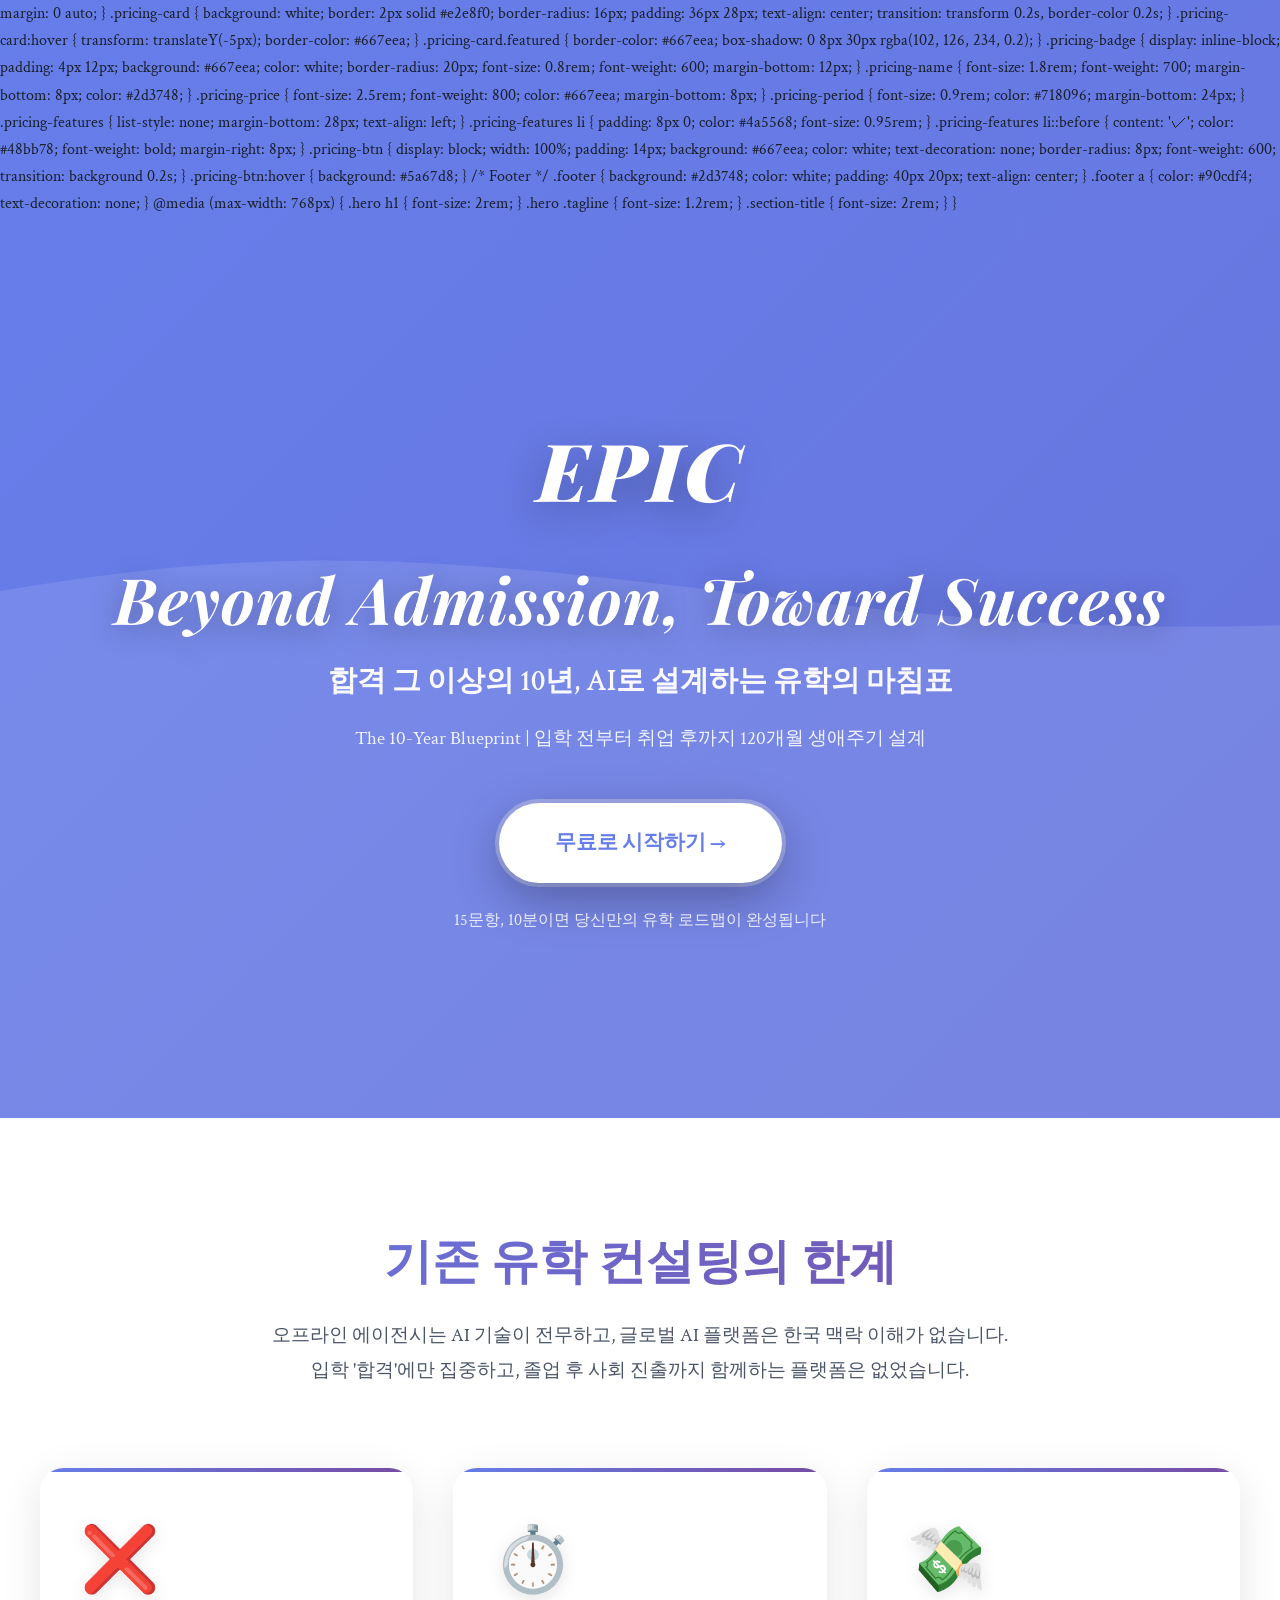
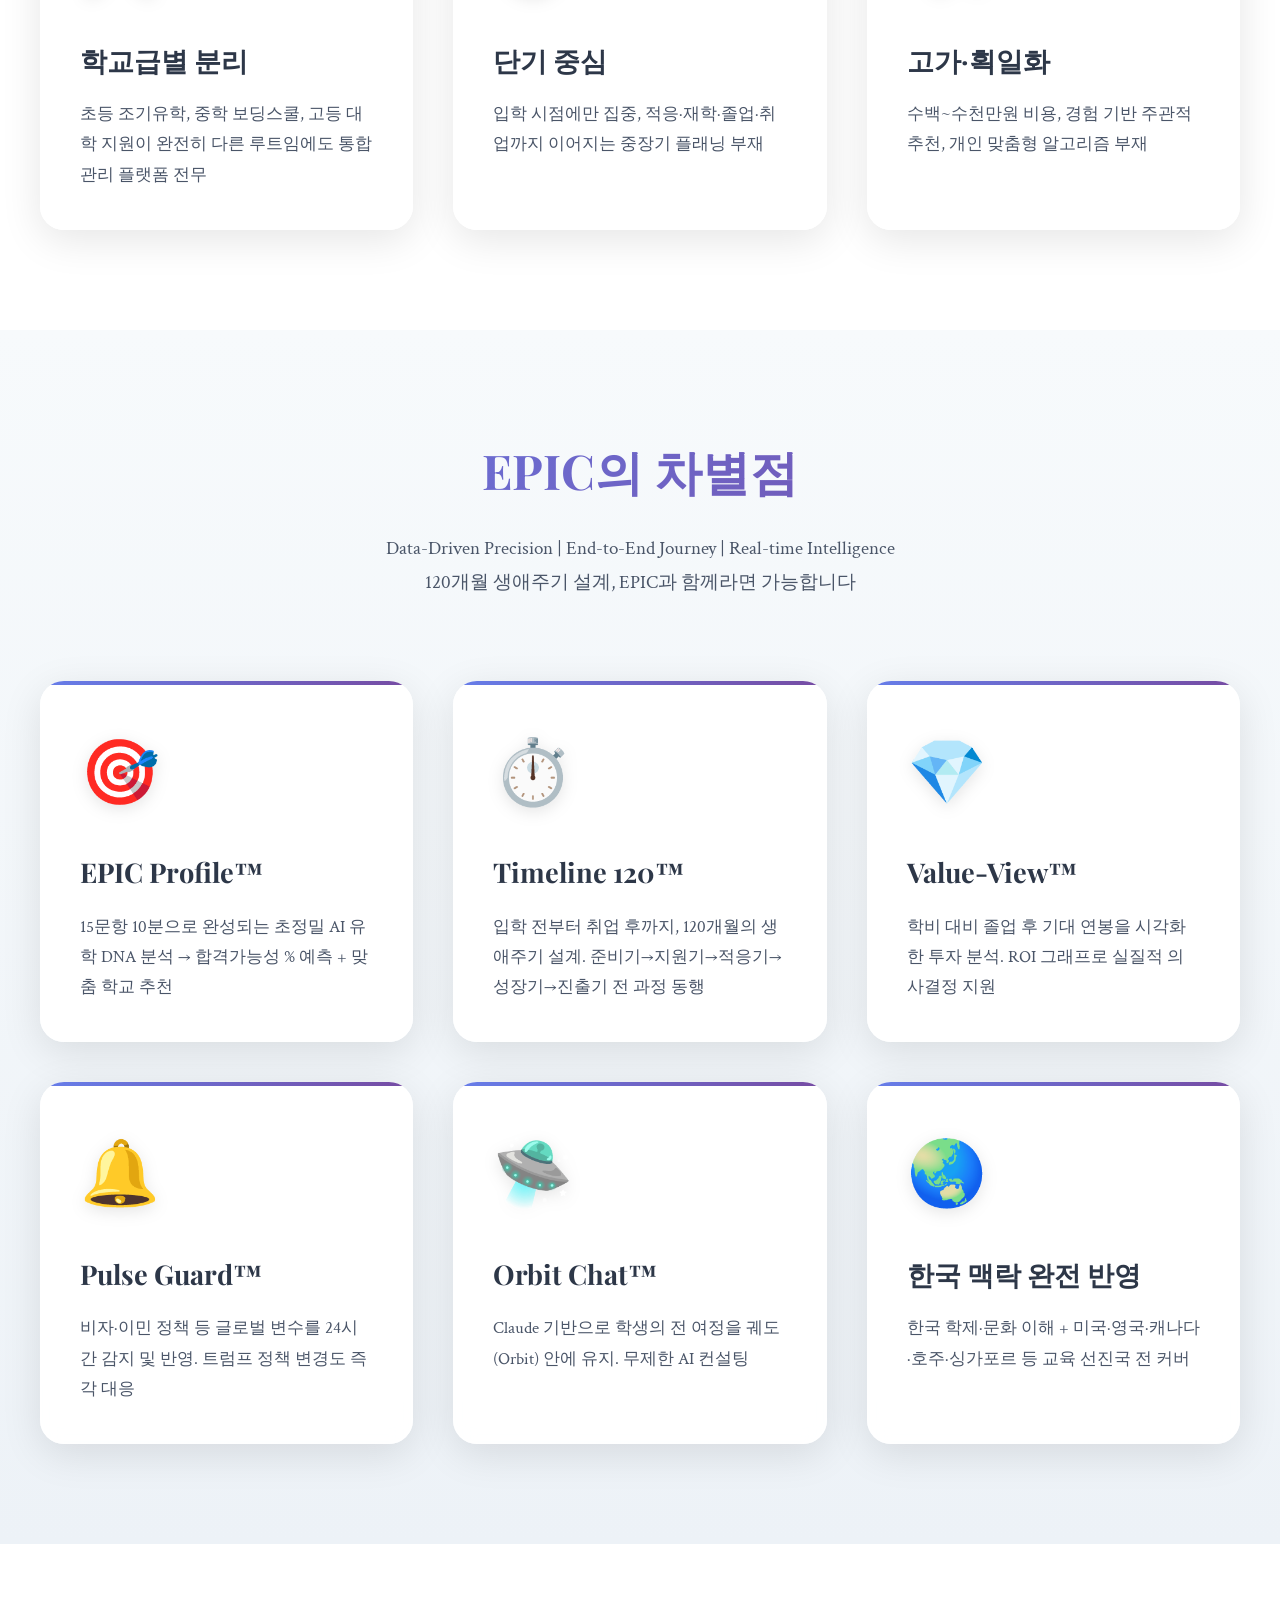
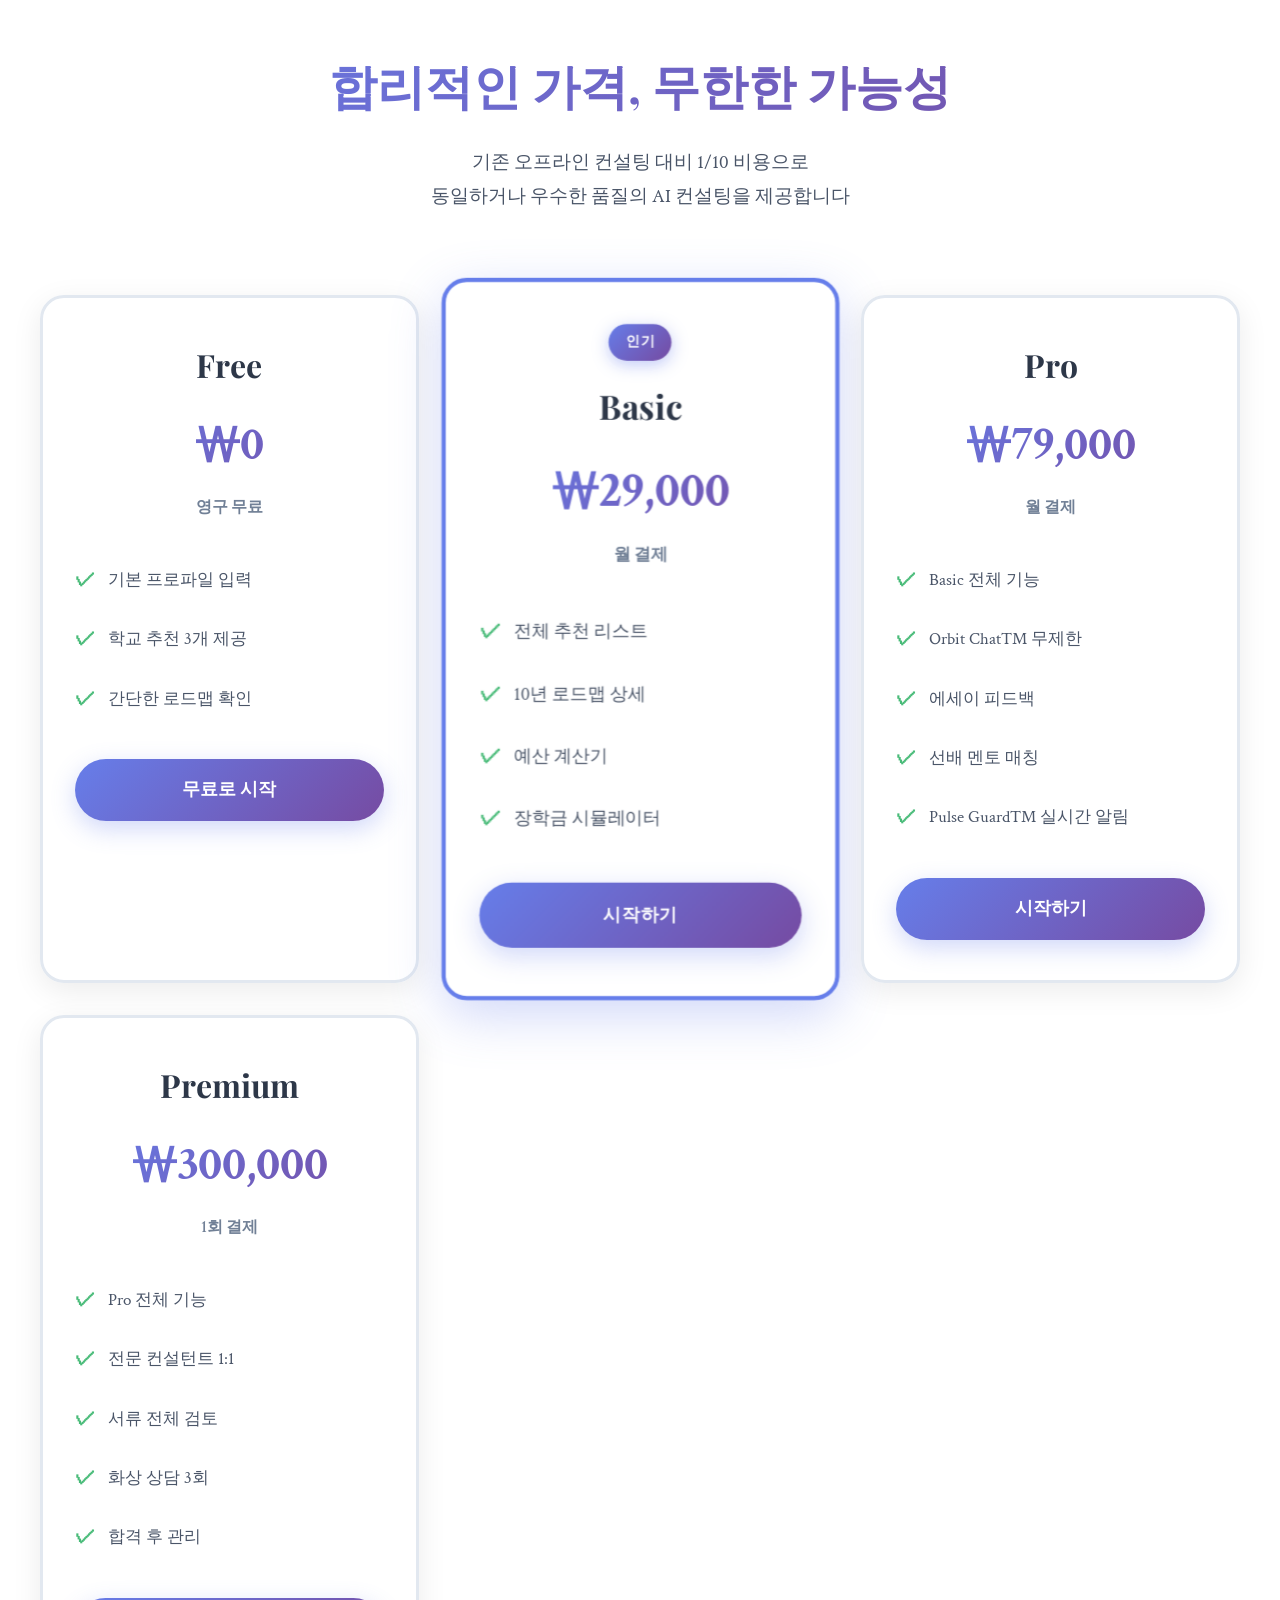
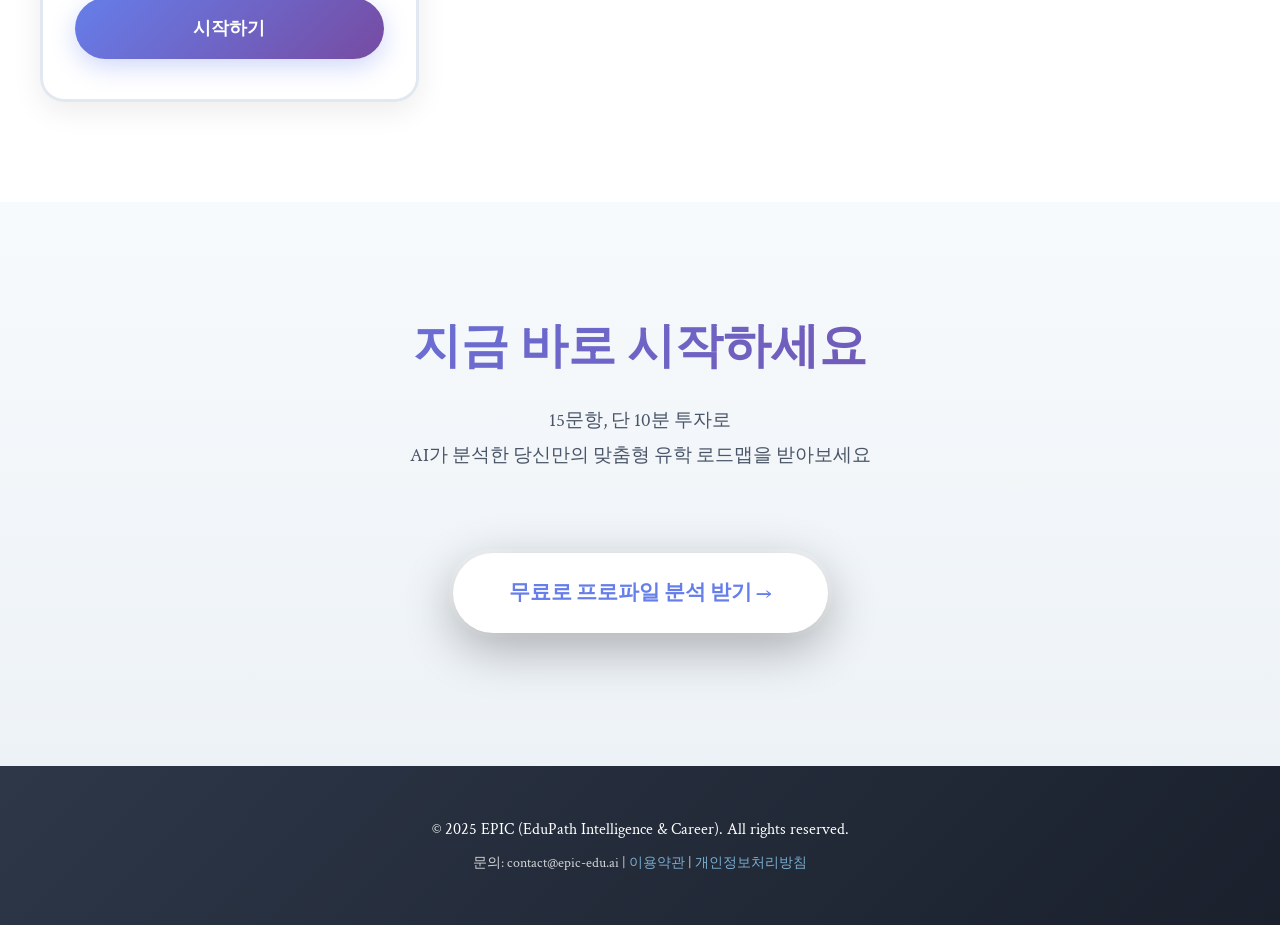
==== commit ff94aab1: "Typography & Imagery 업그레이드 - Playfair Display 앤티크체 적용, 대학 이미지 추가, 로고 이모지 수정" ====
--- a/edupath/index.html
+++ b/edupath/index.html
@@ -4,6 +4,9 @@
   <meta charset="UTF-8" />
   <meta name="viewport" content="width=device-width, initial-scale=1.0" />
   <title>EPIC - The 10-Year Blueprint | Beyond Admission, Toward Success</title>
+  <link rel="preconnect" href="https://fonts.googleapis.com">
+  <link rel="preconnect" href="https://fonts.gstatic.com" crossorigin>
+  <link href="https://fonts.googleapis.com/css2?family=Playfair+Display:wght@400;700;900&family=Crimson+Text:wght@400;600;700&display=swap" rel="stylesheet">
   <style>
     * { box-sizing: border-box; margin: 0; padding: 0; }
     
@@ -34,12 +37,12 @@
     }
     
     body {
-      font-family: 'Pretendard', -apple-system, BlinkMacSystemFont, system-ui, sans-serif;
+      font-family: 'Crimson Text', 'Georgia', serif;
       background: linear-gradient(135deg, #667eea 0%, #764ba2 50%, #f093fb 100%);
       background-size: 400% 400%;
       animation: gradientShift 15s ease infinite;
       color: #1a202c;
-      line-height: 1.6;
+      line-height: 1.7;
     }
 
     /* Hero Section */
@@ -67,20 +70,25 @@
       pointer-events: none;
     }
     .logo {
-      font-size: 4rem;
+      font-family: 'Playfair Display', serif;
+      font-size: 5rem;
       font-weight: 900;
       margin-bottom: 24px;
-      letter-spacing: -2px;
+      letter-spacing: 3px;
       text-shadow: 0 10px 40px rgba(0, 0, 0, 0.3);
       animation: float 3s ease-in-out infinite;
+      font-style: italic;
     }
     .hero h1 {
+      font-family: 'Playfair Display', serif;
       font-size: 4rem;
-      font-weight: 900;
+      font-weight: 700;
       margin-bottom: 20px;
       line-height: 1.2;
       text-shadow: 0 5px 30px rgba(0, 0, 0, 0.3);
       animation: fadeInUp 1s ease 0.3s backwards;
+      font-style: italic;
+      letter-spacing: 1px;
     }
     .hero .tagline {
       font-size: 1.8rem;
@@ -156,15 +164,16 @@
       margin: 0 auto;
     }
     .section-title {
+      font-family: 'Playfair Display', serif;
       text-align: center;
       font-size: 3rem;
-      font-weight: 900;
+      font-weight: 700;
       margin-bottom: 20px;
       background: linear-gradient(135deg, #667eea 0%, #764ba2 100%);
       -webkit-background-clip: text;
       -webkit-text-fill-color: transparent;
       background-clip: text;
-      letter-spacing: -1px;
+      letter-spacing: 0px;
     }
     .section-desc {
       text-align: center;
@@ -227,8 +236,9 @@
       transform: scale(1.15) rotate(5deg);
     }
     .feature-title {
+      font-family: 'Playfair Display', serif;
       font-size: 1.7rem;
-      font-weight: 800;
+      font-weight: 700;
       margin-bottom: 16px;
       color: #2d3748;
     }
@@ -288,8 +298,9 @@
       box-shadow: 0 4px 15px rgba(102, 126, 234, 0.4);
     }
     .pricing-name {
+      font-family: 'Playfair Display', serif;
       font-size: 2rem;
-      font-weight: 900;
+      font-weight: 700;
       margin-bottom: 12px;
       color: #2d3748;
     }
@@ -476,7 +487,7 @@
 <body>
   <!-- Hero Section -->
   <section class="hero">
-    <div class="logo">� EPIC</div>
+    <div class="logo">EPIC</div>
     <h1>Beyond Admission, Toward Success</h1>
     <p class="tagline">합격 그 이상의 10년, AI로 설계하는 유학의 마침표</p>
     <p class="subtitle">
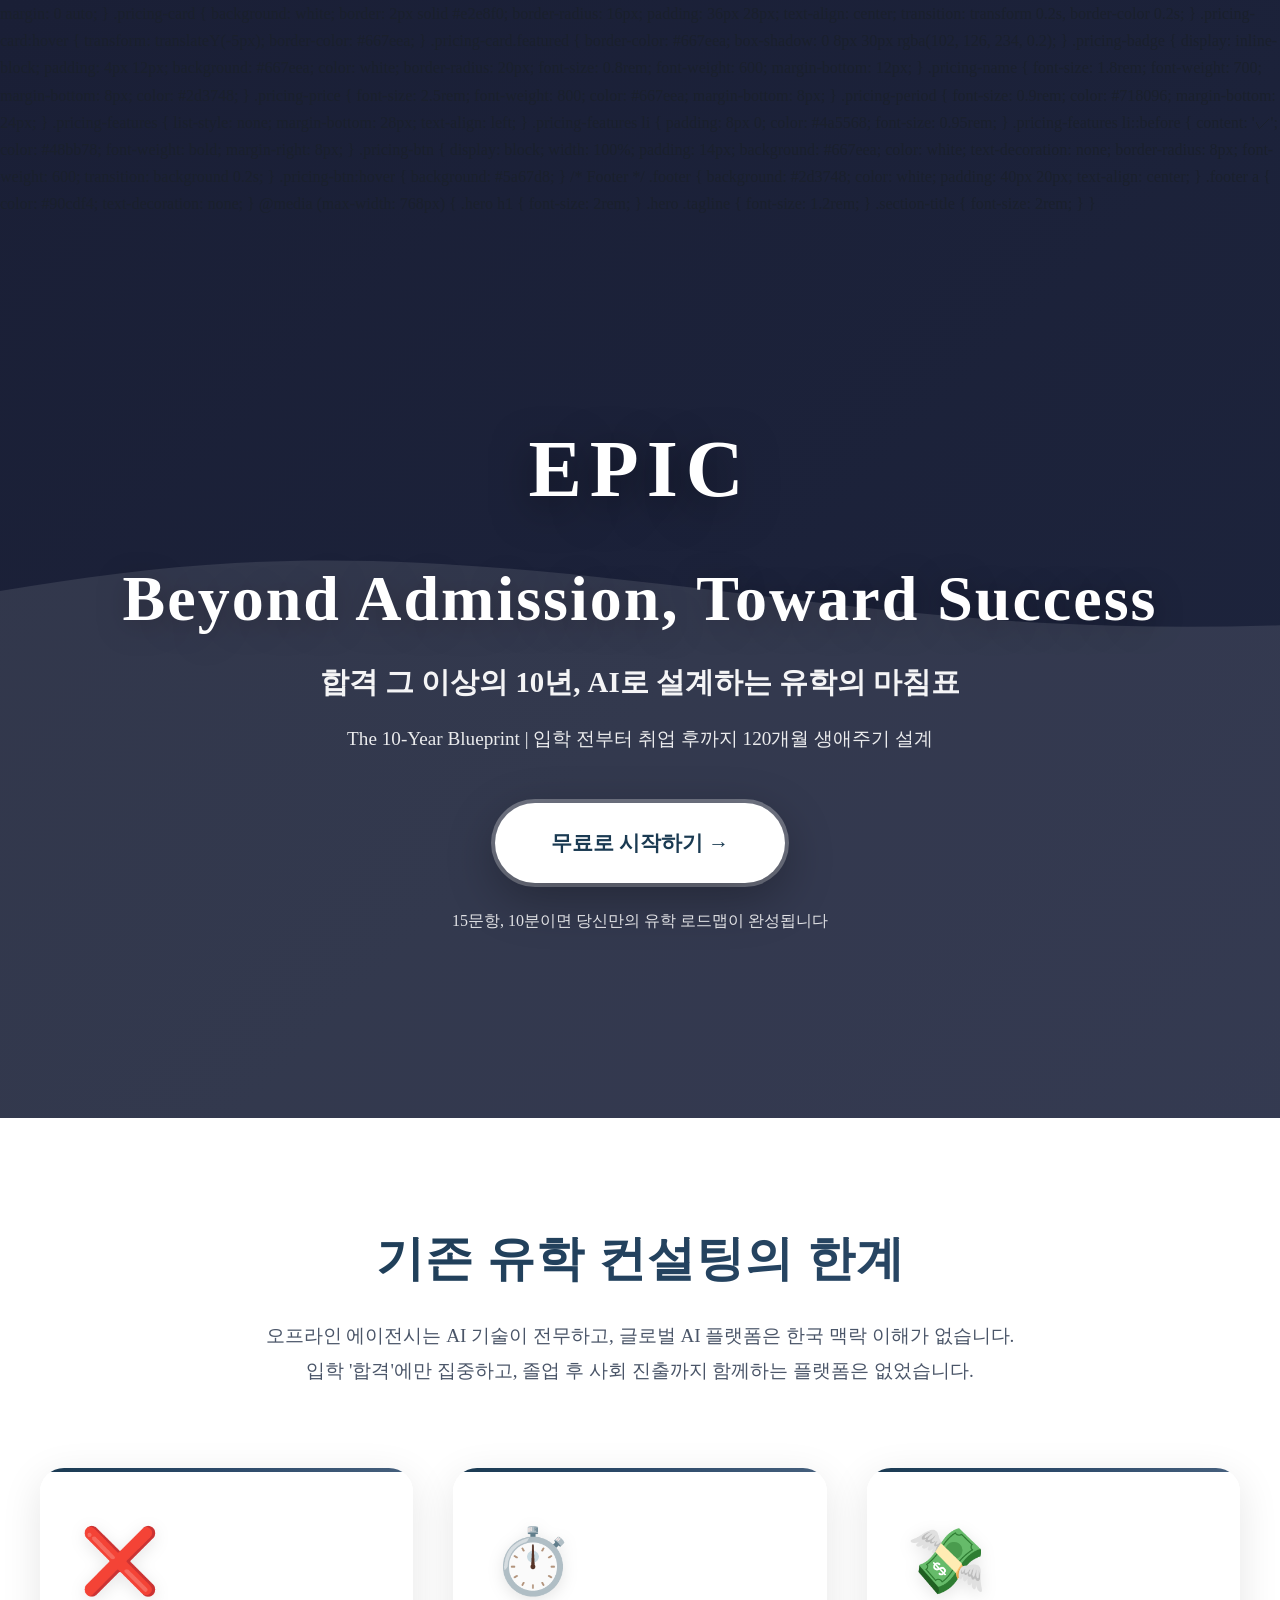
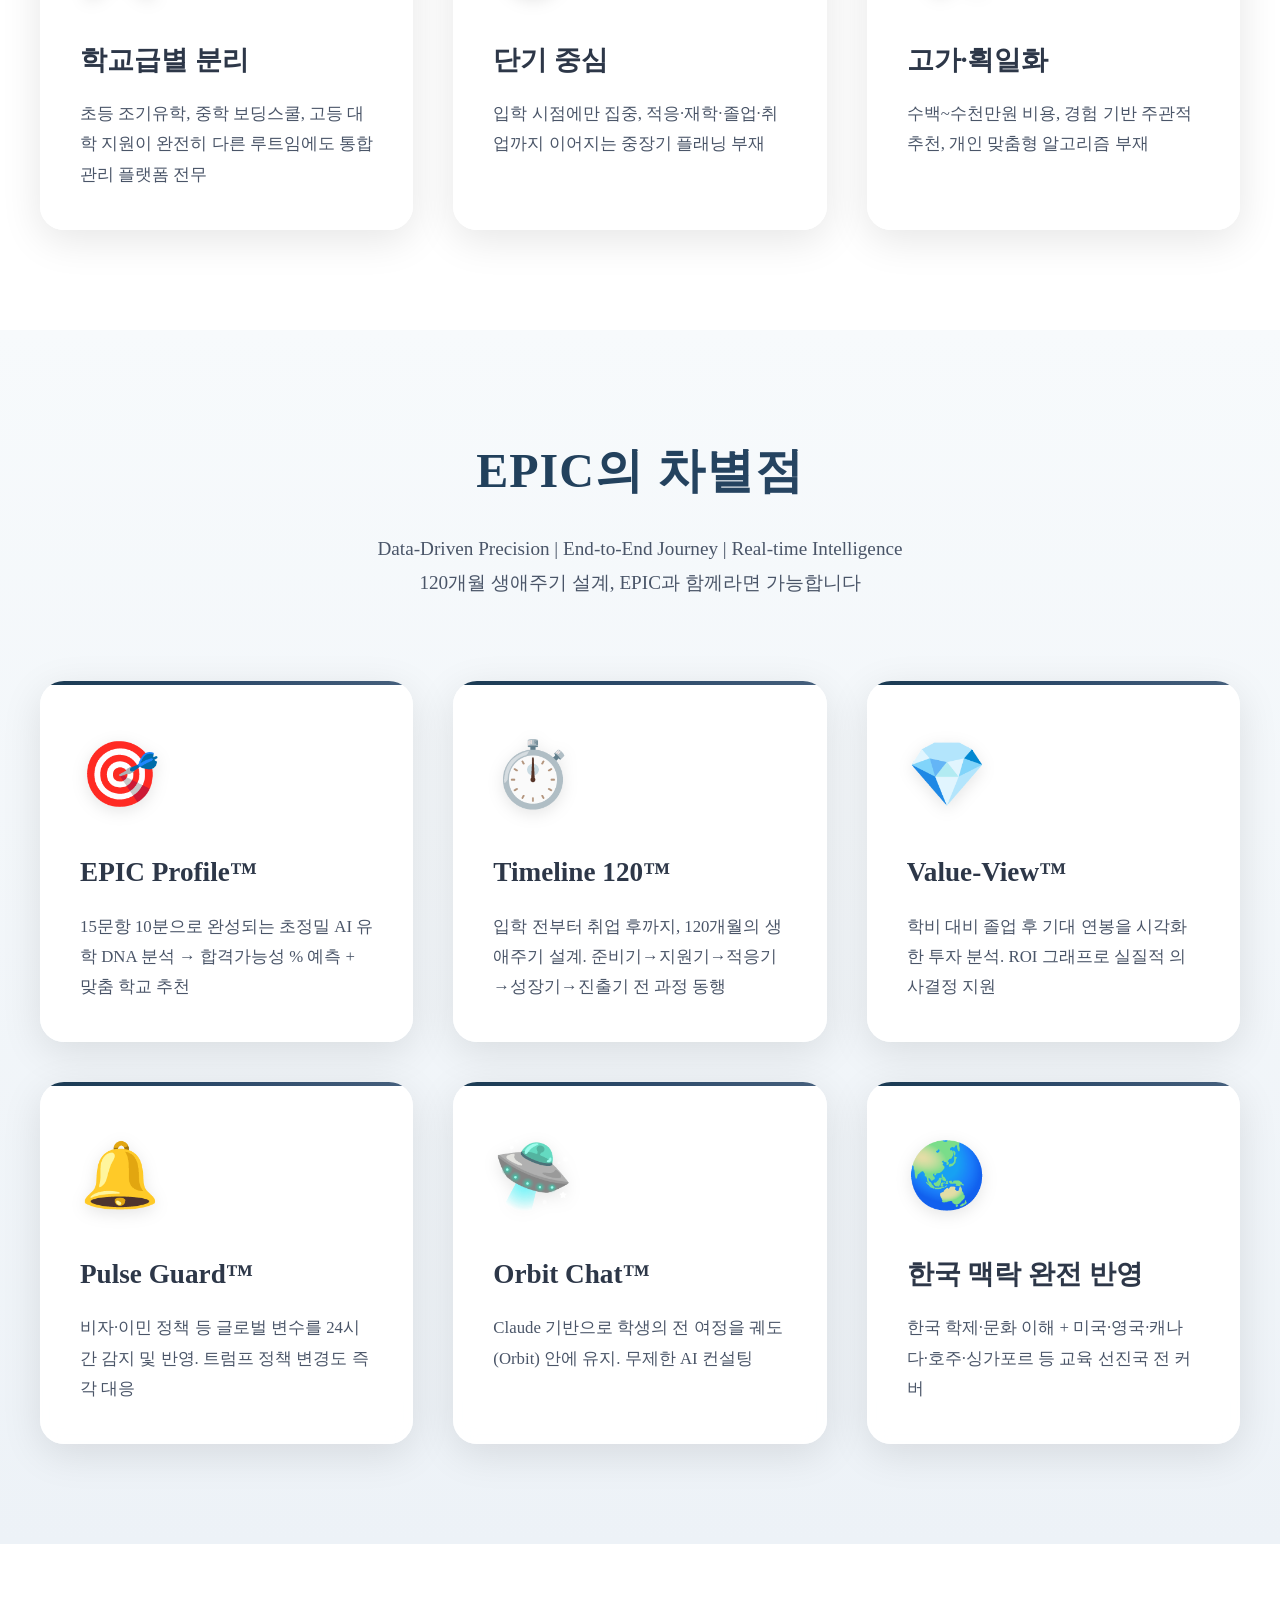
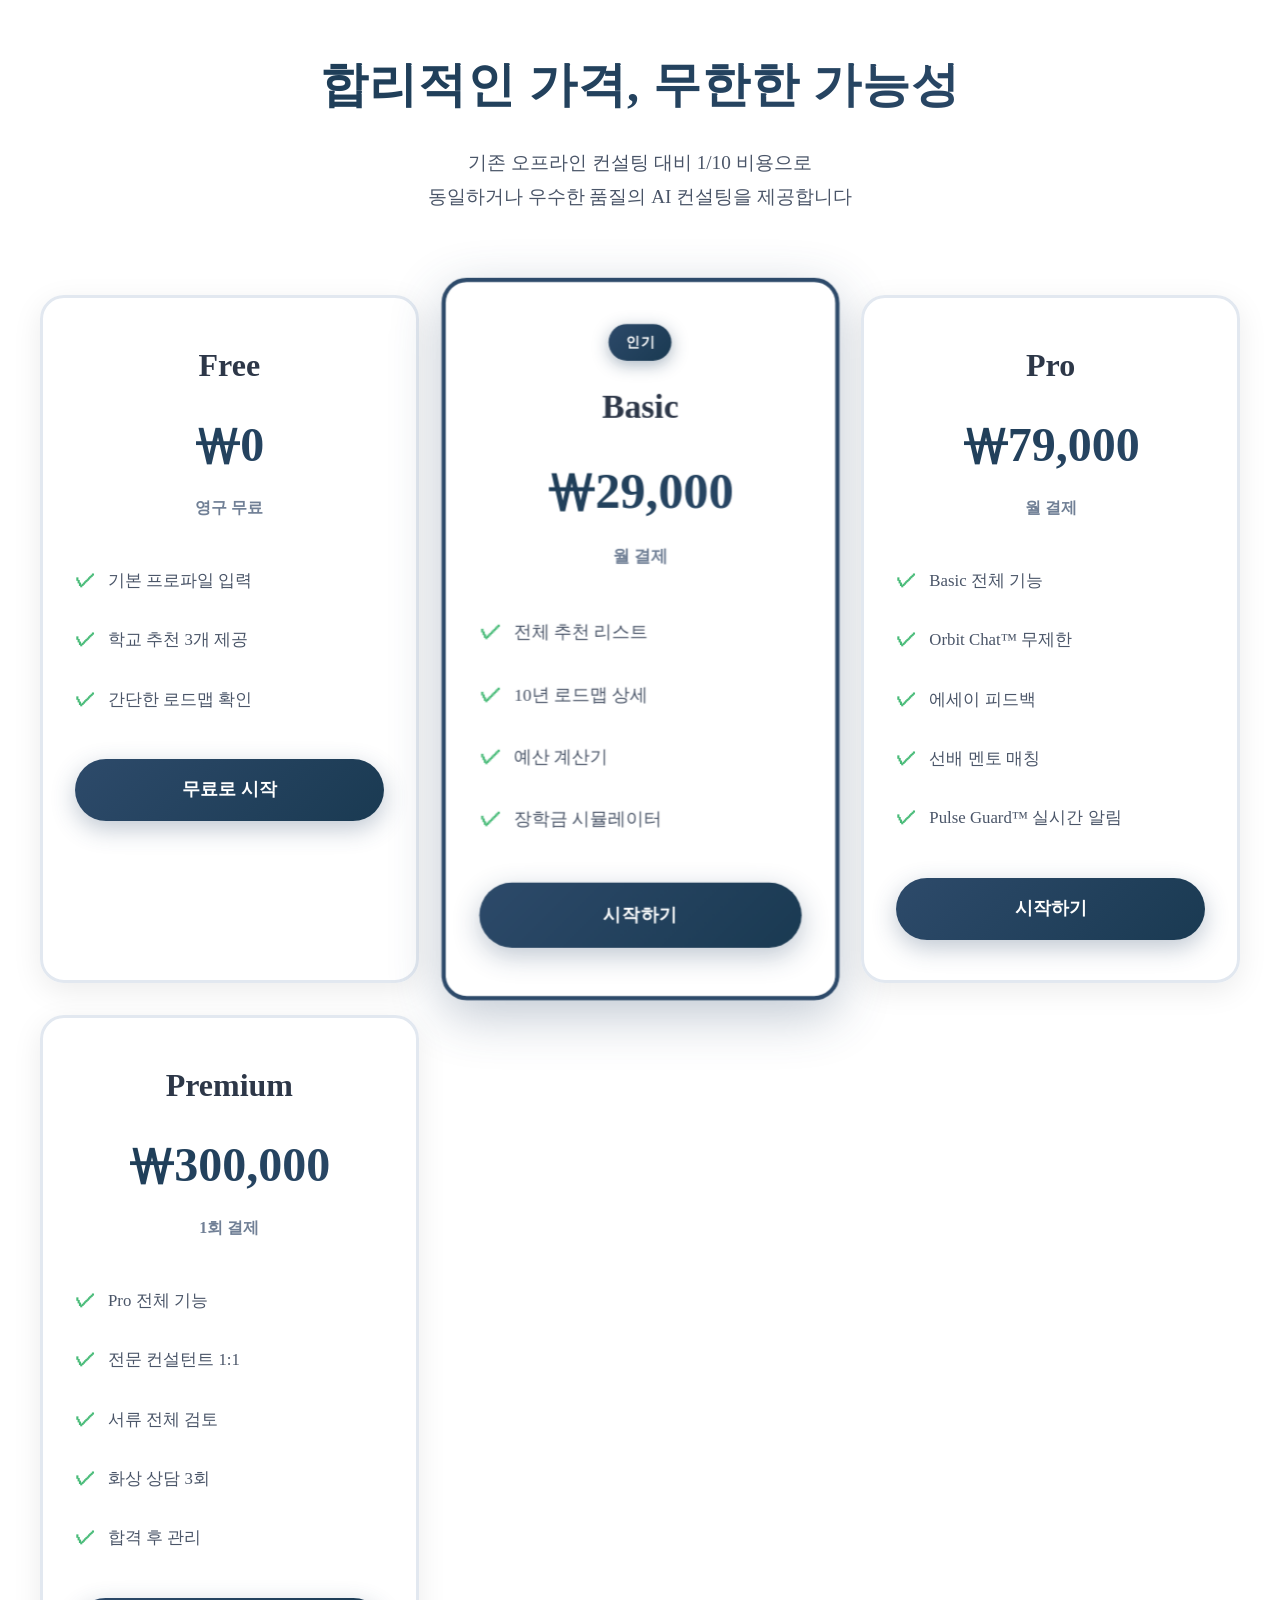
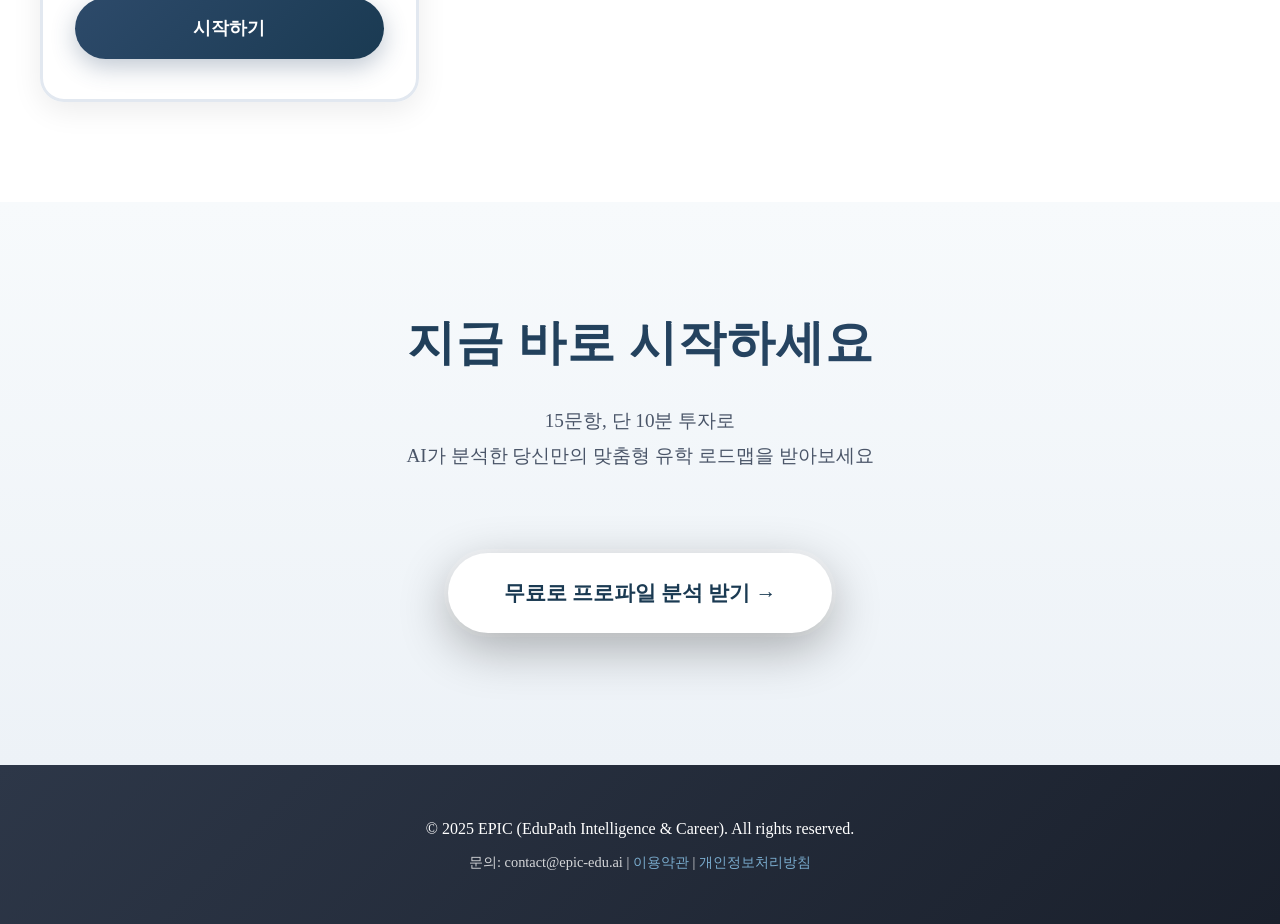
==== commit ac95940f: "Color Palette & Typography 리뉴얼 - 네이비/그레이 세련된 톤, 맑은고딕/Times New Roman 적용, 샘플 데이터 자동표시" ====
--- a/edupath/index.html
+++ b/edupath/index.html
@@ -37,8 +37,8 @@
     }
     
     body {
-      font-family: 'Crimson Text', 'Georgia', serif;
-      background: linear-gradient(135deg, #667eea 0%, #764ba2 50%, #f093fb 100%);
+      font-family: 'Times New Roman', 'Malgun Gothic', '맑은 고딕', serif;
+      background: linear-gradient(135deg, #1a1f36 0%, #2d3e5f 50%, #4a5f8a 100%);
       background-size: 400% 400%;
       animation: gradientShift 15s ease infinite;
       color: #1a202c;
@@ -70,25 +70,23 @@
       pointer-events: none;
     }
     .logo {
-      font-family: 'Playfair Display', serif;
+      font-family: 'Times New Roman', serif;
       font-size: 5rem;
-      font-weight: 900;
+      font-weight: 700;
       margin-bottom: 24px;
-      letter-spacing: 3px;
-      text-shadow: 0 10px 40px rgba(0, 0, 0, 0.3);
+      letter-spacing: 8px;
+      text-shadow: 0 10px 40px rgba(0, 0, 0, 0.5);
       animation: float 3s ease-in-out infinite;
-      font-style: italic;
     }
     .hero h1 {
-      font-family: 'Playfair Display', serif;
+      font-family: 'Times New Roman', serif;
       font-size: 4rem;
       font-weight: 700;
       margin-bottom: 20px;
       line-height: 1.2;
-      text-shadow: 0 5px 30px rgba(0, 0, 0, 0.3);
+      text-shadow: 0 5px 30px rgba(0, 0, 0, 0.4);
       animation: fadeInUp 1s ease 0.3s backwards;
-      font-style: italic;
-      letter-spacing: 1px;
+      letter-spacing: 2px;
     }
     .hero .tagline {
       font-size: 1.8rem;
@@ -108,11 +106,11 @@
       display: inline-block;
       padding: 22px 56px;
       background: white;
-      color: #667eea;
+      color: #1a3a52;
       text-decoration: none;
       border-radius: 50px;
       font-size: 1.3rem;
-      font-weight: 800;
+      font-weight: 700;
       box-shadow: 
         0 15px 50px rgba(0,0,0,0.3),
         0 0 0 4px rgba(255, 255, 255, 0.3);
@@ -130,7 +128,7 @@
       left: -100%;
       width: 100%;
       height: 100%;
-      background: linear-gradient(90deg, transparent, rgba(102, 126, 234, 0.2), transparent);
+      background: linear-gradient(90deg, transparent, rgba(26, 58, 82, 0.2), transparent);
       transition: left 0.6s;
     }
     
@@ -164,16 +162,16 @@
       margin: 0 auto;
     }
     .section-title {
-      font-family: 'Playfair Display', serif;
+      font-family: 'Times New Roman', '맑은 고딕', serif;
       text-align: center;
       font-size: 3rem;
       font-weight: 700;
       margin-bottom: 20px;
-      background: linear-gradient(135deg, #667eea 0%, #764ba2 100%);
+      background: linear-gradient(135deg, #1a3a52 0%, #2d4a6a 100%);
       -webkit-background-clip: text;
       -webkit-text-fill-color: transparent;
       background-clip: text;
-      letter-spacing: 0px;
+      letter-spacing: 1px;
     }
     .section-desc {
       text-align: center;
@@ -214,14 +212,7 @@
       left: 0;
       right: 0;
       height: 4px;
-      background: linear-gradient(90deg, #667eea, #764ba2, #f093fb);
-      background-size: 200% 100%;
-      animation: shimmer 3s linear infinite;
-    }
-    
-    .feature-card:hover {
-      transform: translateY(-10px) scale(1.03);
-      box-shadow: 
+      background: linear-gradient(90deg, #1a3a52, #2d4a6a, #46607d);
         0 20px 60px rgba(102, 126, 234, 0.25),
         0 0 0 1px rgba(255, 255, 255, 0.8) inset;
     }
@@ -236,7 +227,7 @@
       transform: scale(1.15) rotate(5deg);
     }
     .feature-title {
-      font-family: 'Playfair Display', serif;
+      font-family: 'Times New Roman', '맑은 고딕', serif;
       font-size: 1.7rem;
       font-weight: 700;
       margin-bottom: 16px;
@@ -269,36 +260,36 @@
     }
     .pricing-card:hover {
       transform: translateY(-10px) scale(1.03);
-      border-color: #667eea;
-      box-shadow: 0 20px 60px rgba(102, 126, 234, 0.25);
+      border-color: #2d4a6a;
+      box-shadow: 0 20px 60px rgba(45, 74, 106, 0.25);
     }
     .pricing-card.featured {
-      border-color: #667eea;
+      border-color: #2d4a6a;
       border-width: 4px;
       box-shadow: 
-        0 15px 50px rgba(102, 126, 234, 0.3),
+        0 15px 50px rgba(45, 74, 106, 0.3),
         0 0 0 1px rgba(255, 255, 255, 0.5) inset;
       transform: scale(1.05);
     }
     .pricing-card.featured:hover {
       transform: translateY(-10px) scale(1.08);
       box-shadow: 
-        0 25px 60px rgba(102, 126, 234, 0.4),
+        0 25px 60px rgba(45, 74, 106, 0.4),
         0 0 0 1px rgba(255, 255, 255, 0.8) inset;
     }
     .pricing-badge {
       display: inline-block;
       padding: 6px 16px;
-      background: linear-gradient(135deg, #667eea, #764ba2);
+      background: linear-gradient(135deg, #2d4a6a, #1a3a52);
       color: white;
       border-radius: 30px;
       font-size: 0.85rem;
       font-weight: 700;
       margin-bottom: 16px;
-      box-shadow: 0 4px 15px rgba(102, 126, 234, 0.4);
+      box-shadow: 0 4px 15px rgba(45, 74, 106, 0.4);
     }
     .pricing-name {
-      font-family: 'Playfair Display', serif;
+      font-family: 'Times New Roman', '맑은 고딕', serif;
       font-size: 2rem;
       font-weight: 700;
       margin-bottom: 12px;
@@ -307,7 +298,7 @@
     .pricing-price {
       font-size: 3rem;
       font-weight: 900;
-      background: linear-gradient(135deg, #667eea 0%, #764ba2 100%);
+      background: linear-gradient(135deg, #1a3a52 0%, #2d4a6a 100%);
       -webkit-background-clip: text;
       -webkit-text-fill-color: transparent;
       background-clip: text;
@@ -345,18 +336,18 @@
       display: block;
       width: 100%;
       padding: 16px;
-      background: linear-gradient(135deg, #667eea, #764ba2);
+      background: linear-gradient(135deg, #2d4a6a, #1a3a52);
       color: white;
       text-decoration: none;
       border-radius: 50px;
       font-weight: 700;
       font-size: 1.1rem;
       transition: all 0.3s ease;
-      box-shadow: 0 8px 25px rgba(102, 126, 234, 0.3);
+      box-shadow: 0 8px 25px rgba(45, 74, 106, 0.3);
     }
     .pricing-btn:hover {
       transform: scale(1.05);
-      box-shadow: 0 12px 35px rgba(102, 126, 234, 0.4);
+      box-shadow: 0 12px 35px rgba(45, 74, 106, 0.4);
     }
 
     /* Footer */
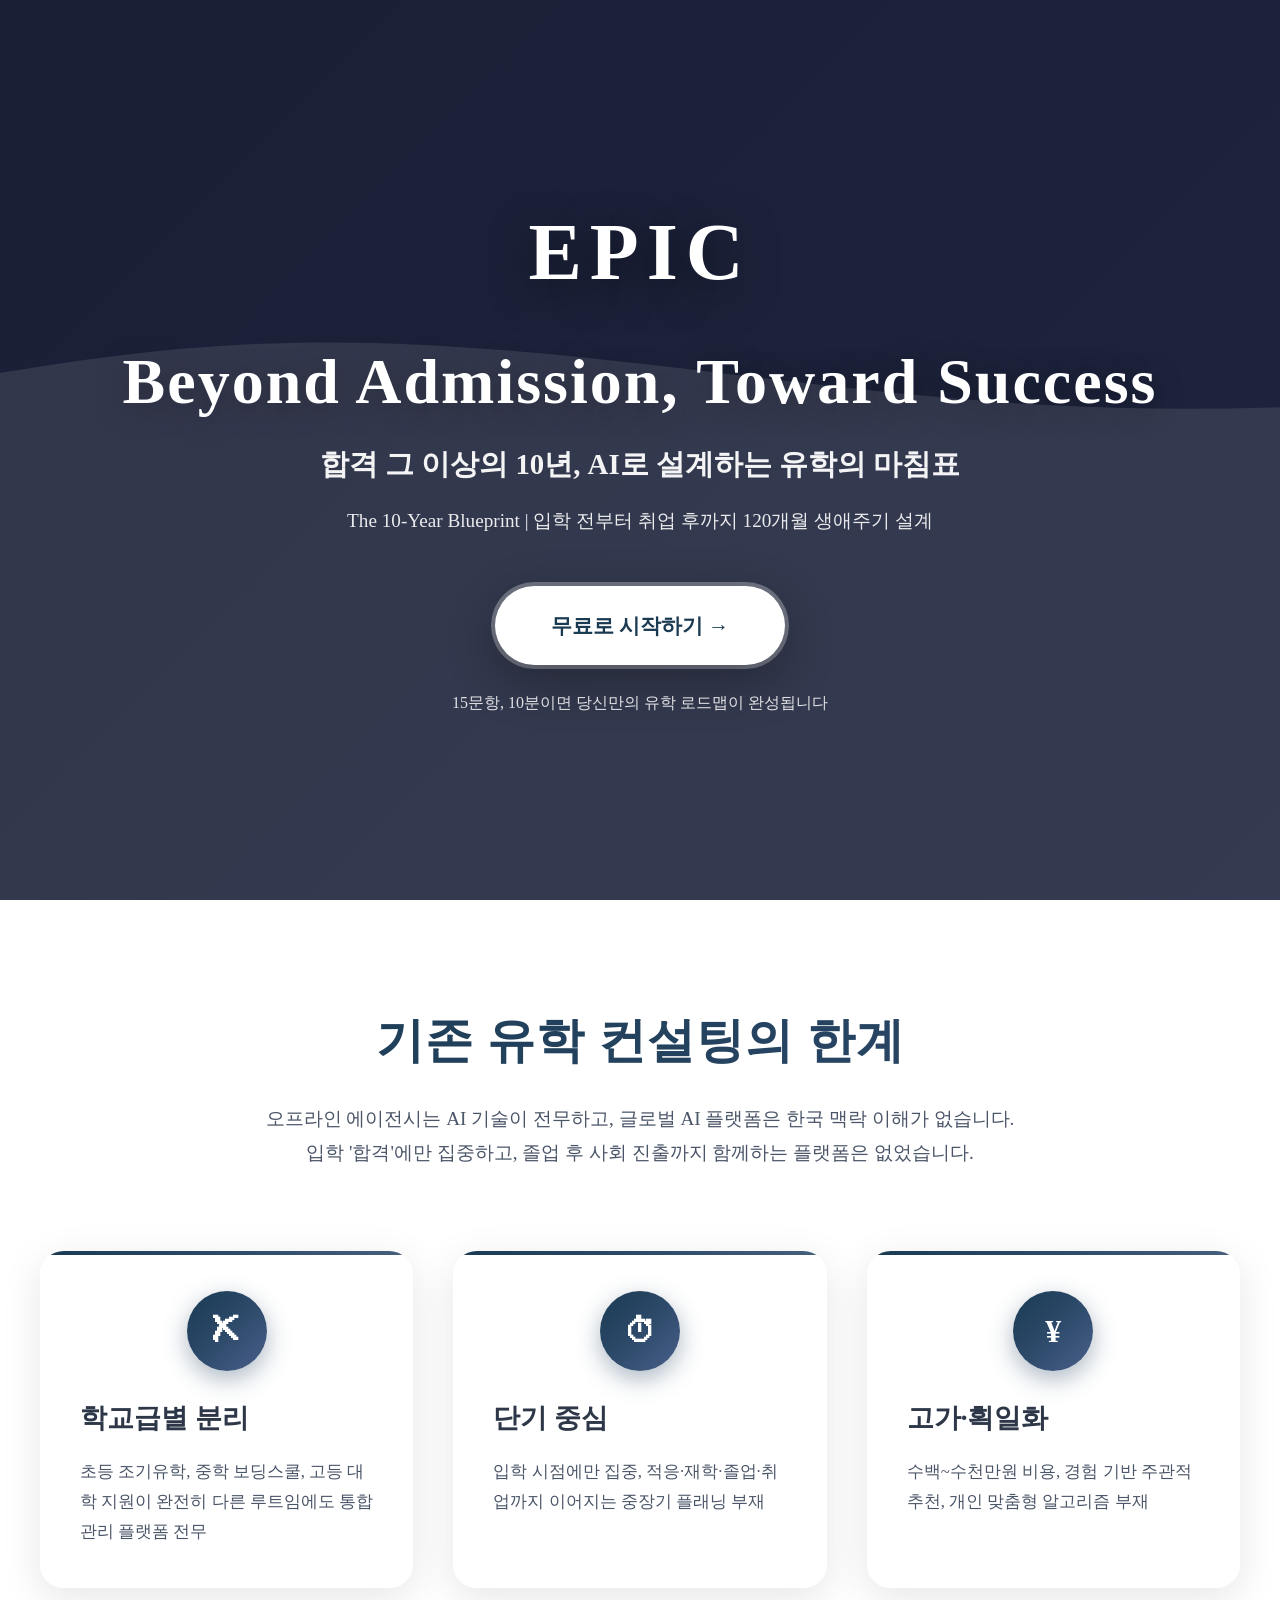
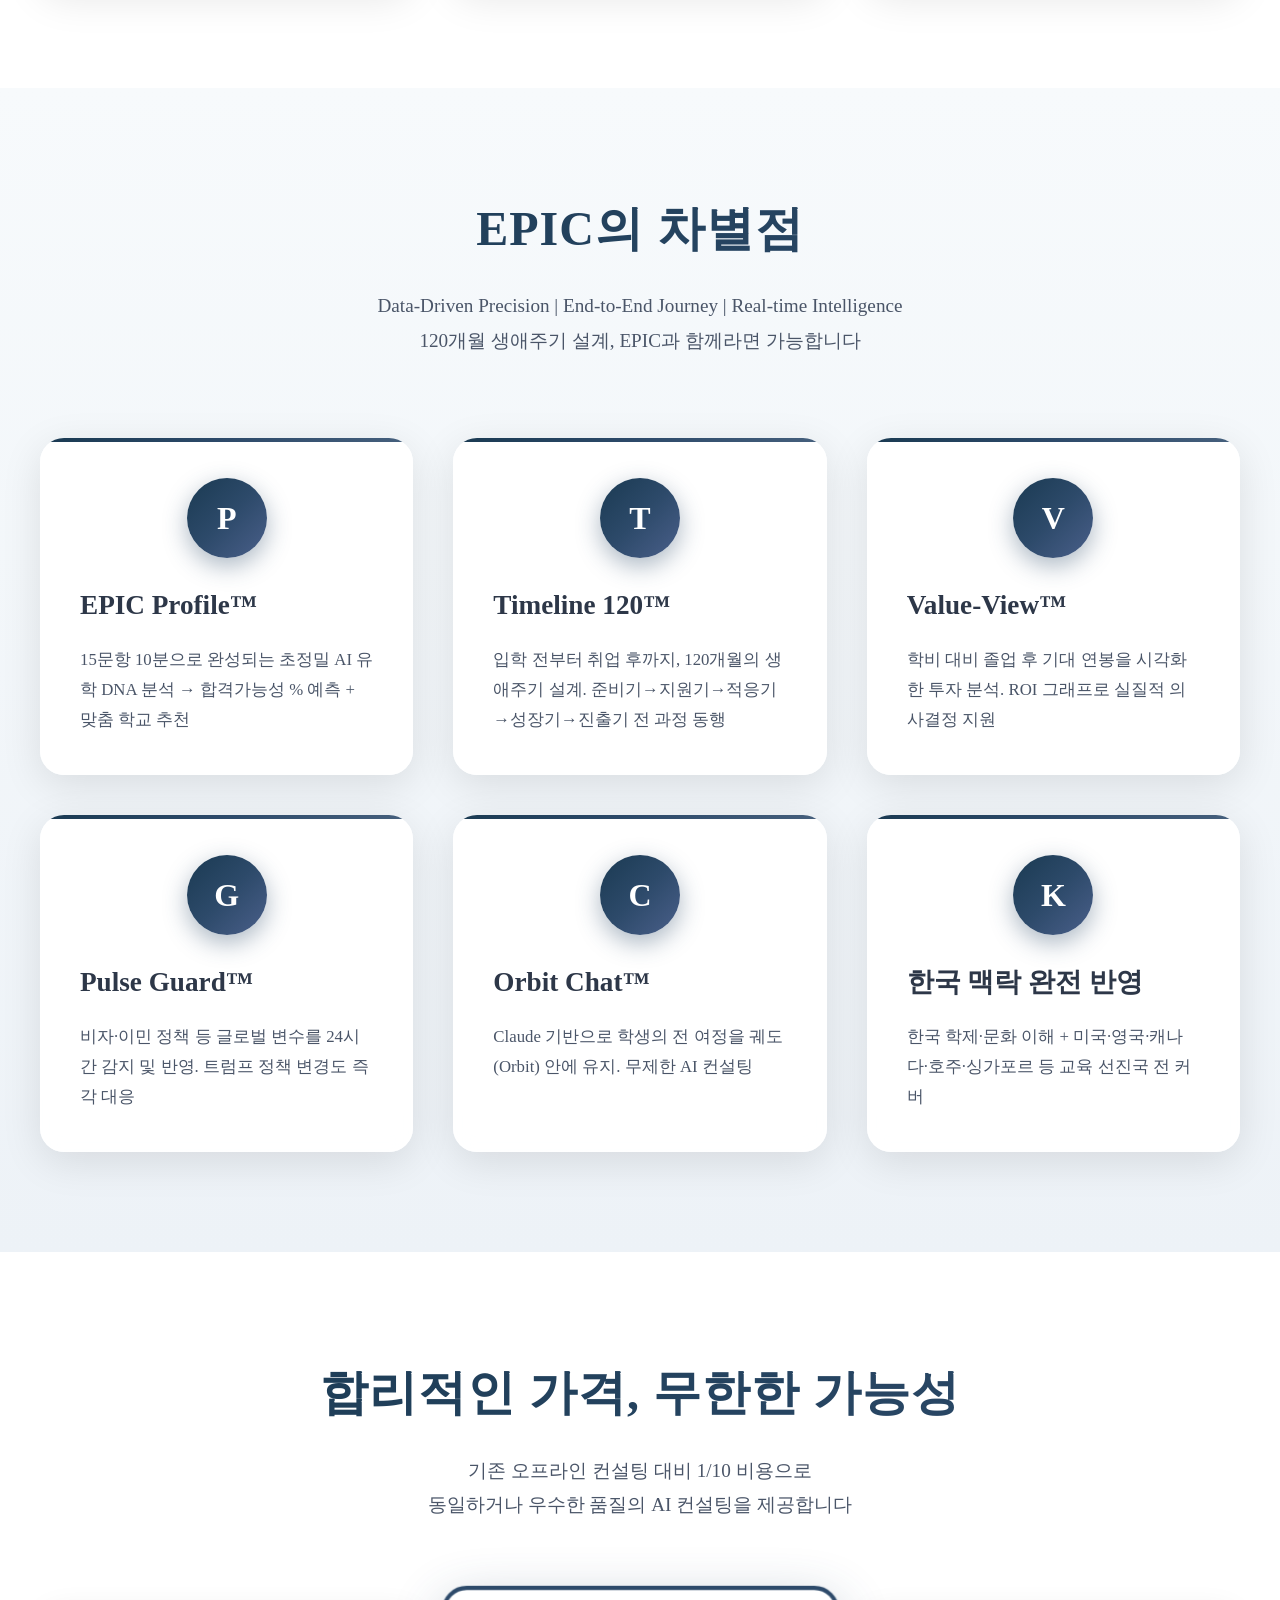
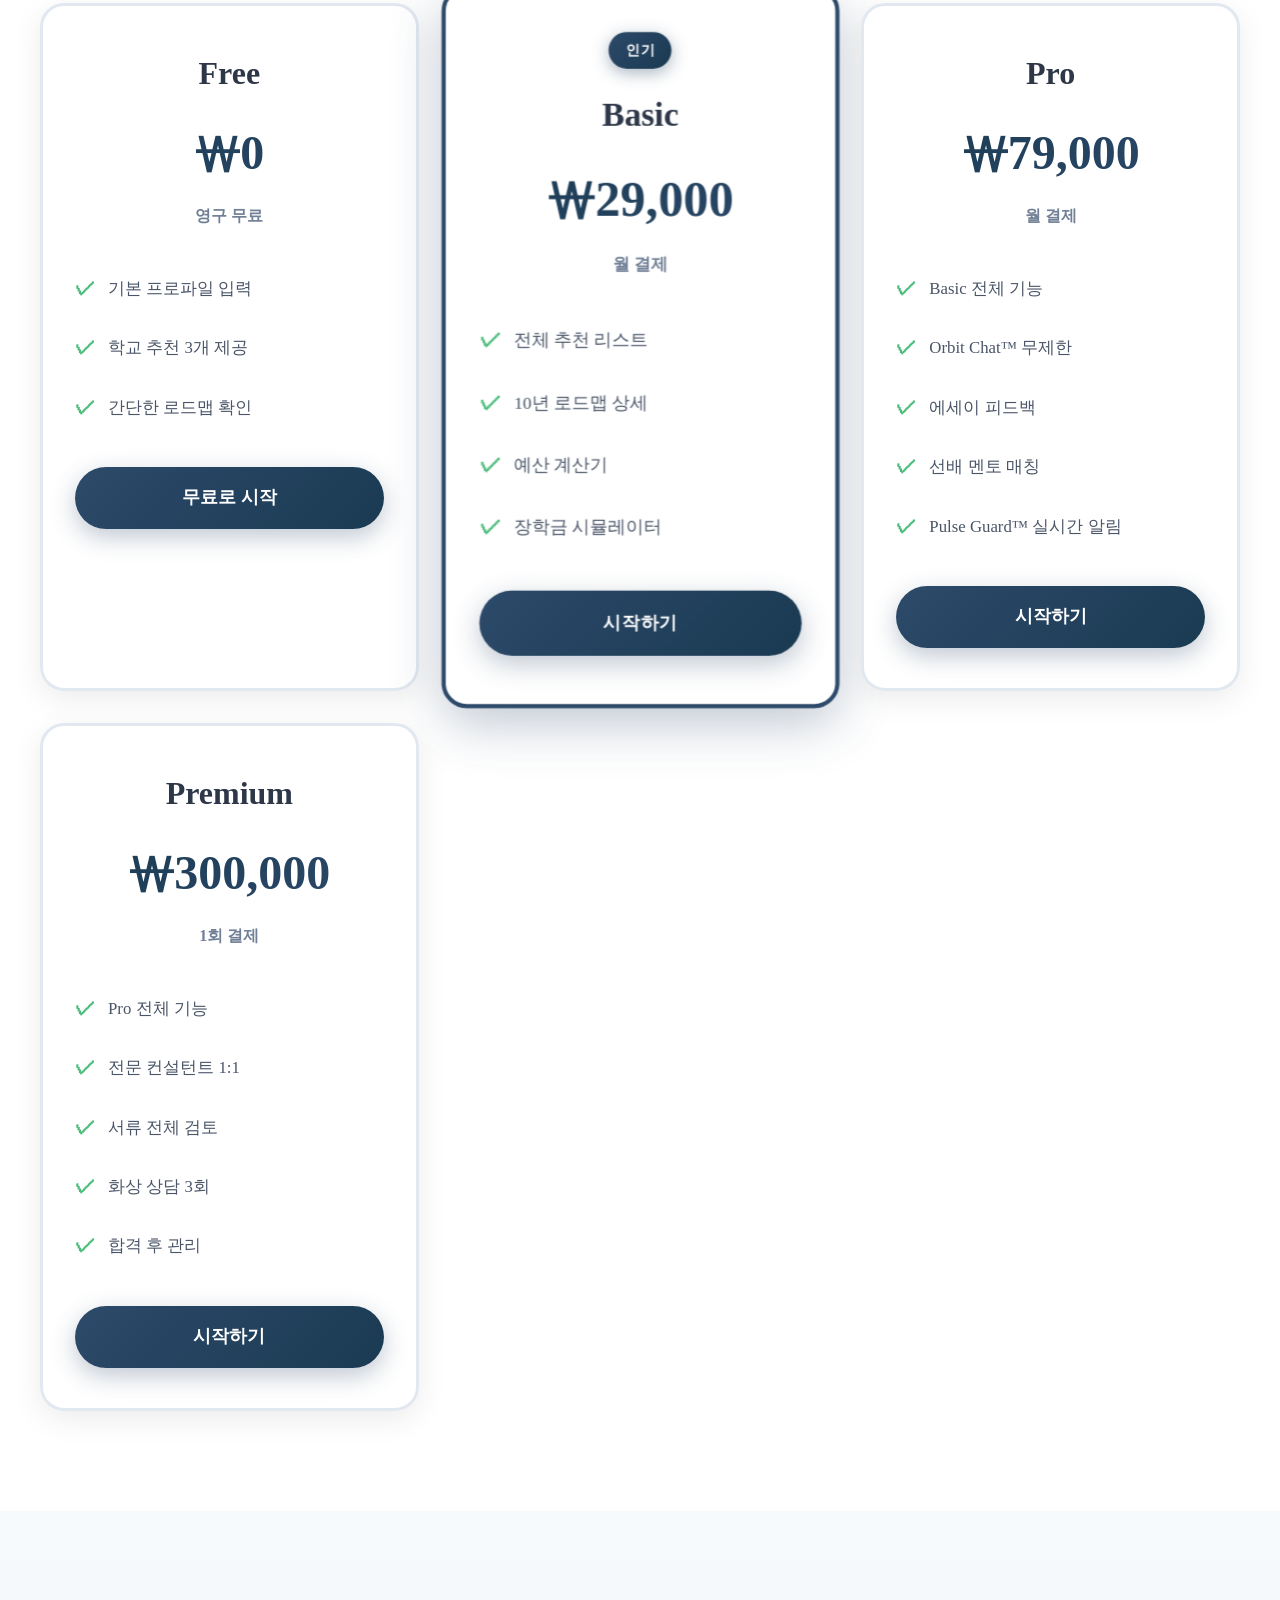
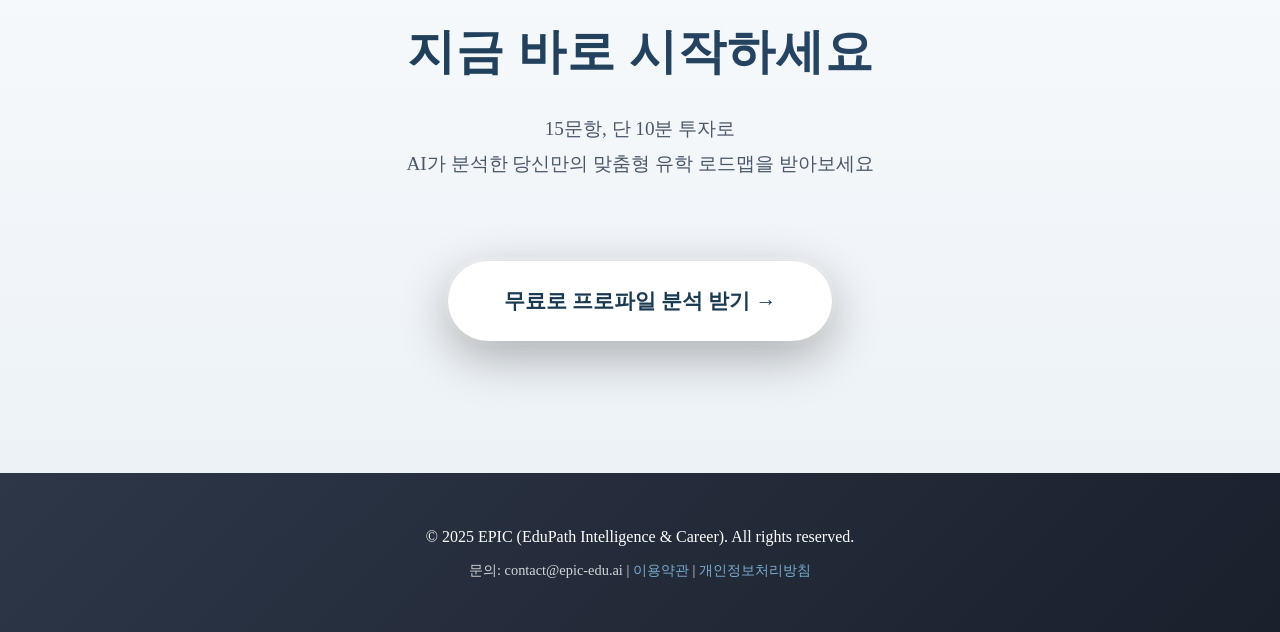
==== commit dbedb07f: "Fix: CSS 중복 제거, 이모지 아이콘을 세련된 그라데이션 원형 아이콘으로 교체" ====
--- a/edupath/index.html
+++ b/edupath/index.html
@@ -213,18 +213,41 @@
       right: 0;
       height: 4px;
       background: linear-gradient(90deg, #1a3a52, #2d4a6a, #46607d);
-        0 20px 60px rgba(102, 126, 234, 0.25),
-        0 0 0 1px rgba(255, 255, 255, 0.8) inset;
     }
     .feature-icon {
-      font-size: 4rem;
-      margin-bottom: 20px;
-      display: block;
-      filter: drop-shadow(0 4px 8px rgba(0, 0, 0, 0.1));
-      transition: transform 0.3s ease;
+      width: 80px;
+      height: 80px;
+      margin: 0 auto 24px;
+      border-radius: 50%;
+      background: linear-gradient(135deg, #1a3a52 0%, #2d4a6a 50%, #4a5f8a 100%);
+      display: flex;
+      align-items: center;
+      justify-content: center;
+      font-size: 2rem;
+      font-weight: 700;
+      color: white;
+      box-shadow: 0 8px 25px rgba(45, 74, 106, 0.4);
+      transition: all 0.4s cubic-bezier(0.175, 0.885, 0.32, 1.275);
+      position: relative;
+      overflow: hidden;
+    }
+    .feature-icon::before {
+      content: '';
+      position: absolute;
+      top: 0;
+      left: 0;
+      right: 0;
+      bottom: 0;
+      background: linear-gradient(135deg, transparent, rgba(255, 255, 255, 0.2), transparent);
+      transform: translateX(-100%);
+      transition: transform 0.6s;
     }
     .feature-card:hover .feature-icon {
-      transform: scale(1.15) rotate(5deg);
+      transform: scale(1.1);
+      box-shadow: 0 12px 35px rgba(45, 74, 106, 0.5);
+    }
+    .feature-card:hover .feature-icon::before {
+      transform: translateX(100%);
     }
     .feature-title {
       font-family: 'Times New Roman', '맑은 고딕', serif;
@@ -378,100 +401,11 @@
       .pricing-card.featured {
         transform: scale(1);
       }
-    }
-  </style>
-      margin: 0 auto;
-    }
-    .pricing-card {
-      background: white;
-      border: 2px solid #e2e8f0;
-      border-radius: 16px;
-      padding: 36px 28px;
-      text-align: center;
-      transition: transform 0.2s, border-color 0.2s;
-    }
-    .pricing-card:hover {
-      transform: translateY(-5px);
-      border-color: #667eea;
-    }
-    .pricing-card.featured {
-      border-color: #667eea;
-      box-shadow: 0 8px 30px rgba(102, 126, 234, 0.2);
-    }
-    .pricing-badge {
-      display: inline-block;
-      padding: 4px 12px;
-      background: #667eea;
-      color: white;
-      border-radius: 20px;
-      font-size: 0.8rem;
-      font-weight: 600;
-      margin-bottom: 12px;
-    }
-    .pricing-name {
-      font-size: 1.8rem;
-      font-weight: 700;
-      margin-bottom: 8px;
-      color: #2d3748;
-    }
-    .pricing-price {
-      font-size: 2.5rem;
-      font-weight: 800;
-      color: #667eea;
-      margin-bottom: 8px;
-    }
-    .pricing-period {
-      font-size: 0.9rem;
-      color: #718096;
-      margin-bottom: 24px;
-    }
-    .pricing-features {
-      list-style: none;
-      margin-bottom: 28px;
-      text-align: left;
-    }
-    .pricing-features li {
-      padding: 8px 0;
-      color: #4a5568;
-      font-size: 0.95rem;
-    }
-    .pricing-features li::before {
-      content: '✓';
-      color: #48bb78;
-      font-weight: bold;
-      margin-right: 8px;
-    }
-    .pricing-btn {
-      display: block;
-      width: 100%;
-      padding: 14px;
-      background: #667eea;
-      color: white;
-      text-decoration: none;
-      border-radius: 8px;
-      font-weight: 600;
-      transition: background 0.2s;
-    }
-    .pricing-btn:hover {
-      background: #5a67d8;
-    }
-
-    /* Footer */
-    .footer {
-      background: #2d3748;
-      color: white;
-      padding: 40px 20px;
-      text-align: center;
-    }
-    .footer a {
-      color: #90cdf4;
-      text-decoration: none;
-    }
-
-    @media (max-width: 768px) {
-      .hero h1 { font-size: 2rem; }
-      .hero .tagline { font-size: 1.2rem; }
-      .section-title { font-size: 2rem; }
+      .feature-icon {
+        width: 60px;
+        height: 60px;
+        font-size: 1.5rem;
+      }
     }
   </style>
 </head>
@@ -498,17 +432,17 @@
       </p>
       <div class="features-grid">
         <div class="feature-card">
-          <div class="feature-icon">❌</div>
+          <div class="feature-icon">✗</div>
           <h3 class="feature-title">학교급별 분리</h3>
           <p class="feature-desc">초등 조기유학, 중학 보딩스쿨, 고등 대학 지원이 완전히 다른 루트임에도 통합 관리 플랫폼 전무</p>
         </div>
         <div class="feature-card">
-          <div class="feature-icon">⏱️</div>
+          <div class="feature-icon">⏱</div>
           <h3 class="feature-title">단기 중심</h3>
           <p class="feature-desc">입학 시점에만 집중, 적응·재학·졸업·취업까지 이어지는 중장기 플래닝 부재</p>
         </div>
         <div class="feature-card">
-          <div class="feature-icon">💸</div>
+          <div class="feature-icon">¥</div>
           <h3 class="feature-title">고가·획일화</h3>
           <p class="feature-desc">수백~수천만원 비용, 경험 기반 주관적 추천, 개인 맞춤형 알고리즘 부재</p>
         </div>
@@ -526,32 +460,32 @@
       </p>
       <div class="features-grid">
         <div class="feature-card">
-          <div class="feature-icon">🎯</div>
+          <div class="feature-icon">P</div>
           <h3 class="feature-title">EPIC Profile™</h3>
           <p class="feature-desc">15문항 10분으로 완성되는 초정밀 AI 유학 DNA 분석 → 합격가능성 % 예측 + 맞춤 학교 추천</p>
         </div>
         <div class="feature-card">
-          <div class="feature-icon">⏱️</div>
+          <div class="feature-icon">T</div>
           <h3 class="feature-title">Timeline 120™</h3>
           <p class="feature-desc">입학 전부터 취업 후까지, 120개월의 생애주기 설계. 준비기→지원기→적응기→성장기→진출기 전 과정 동행</p>
         </div>
         <div class="feature-card">
-          <div class="feature-icon">💎</div>
+          <div class="feature-icon">V</div>
           <h3 class="feature-title">Value-View™</h3>
           <p class="feature-desc">학비 대비 졸업 후 기대 연봉을 시각화한 투자 분석. ROI 그래프로 실질적 의사결정 지원</p>
         </div>
         <div class="feature-card">
-          <div class="feature-icon">🔔</div>
+          <div class="feature-icon">G</div>
           <h3 class="feature-title">Pulse Guard™</h3>
           <p class="feature-desc">비자·이민 정책 등 글로벌 변수를 24시간 감지 및 반영. 트럼프 정책 변경도 즉각 대응</p>
         </div>
         <div class="feature-card">
-          <div class="feature-icon">🛸</div>
+          <div class="feature-icon">C</div>
           <h3 class="feature-title">Orbit Chat™</h3>
           <p class="feature-desc">Claude 기반으로 학생의 전 여정을 궤도(Orbit) 안에 유지. 무제한 AI 컨설팅</p>
         </div>
         <div class="feature-card">
-          <div class="feature-icon">🌏</div>
+          <div class="feature-icon">K</div>
           <h3 class="feature-title">한국 맥락 완전 반영</h3>
           <p class="feature-desc">한국 학제·문화 이해 + 미국·영국·캐나다·호주·싱가포르 등 교육 선진국 전 커버</p>
         </div>
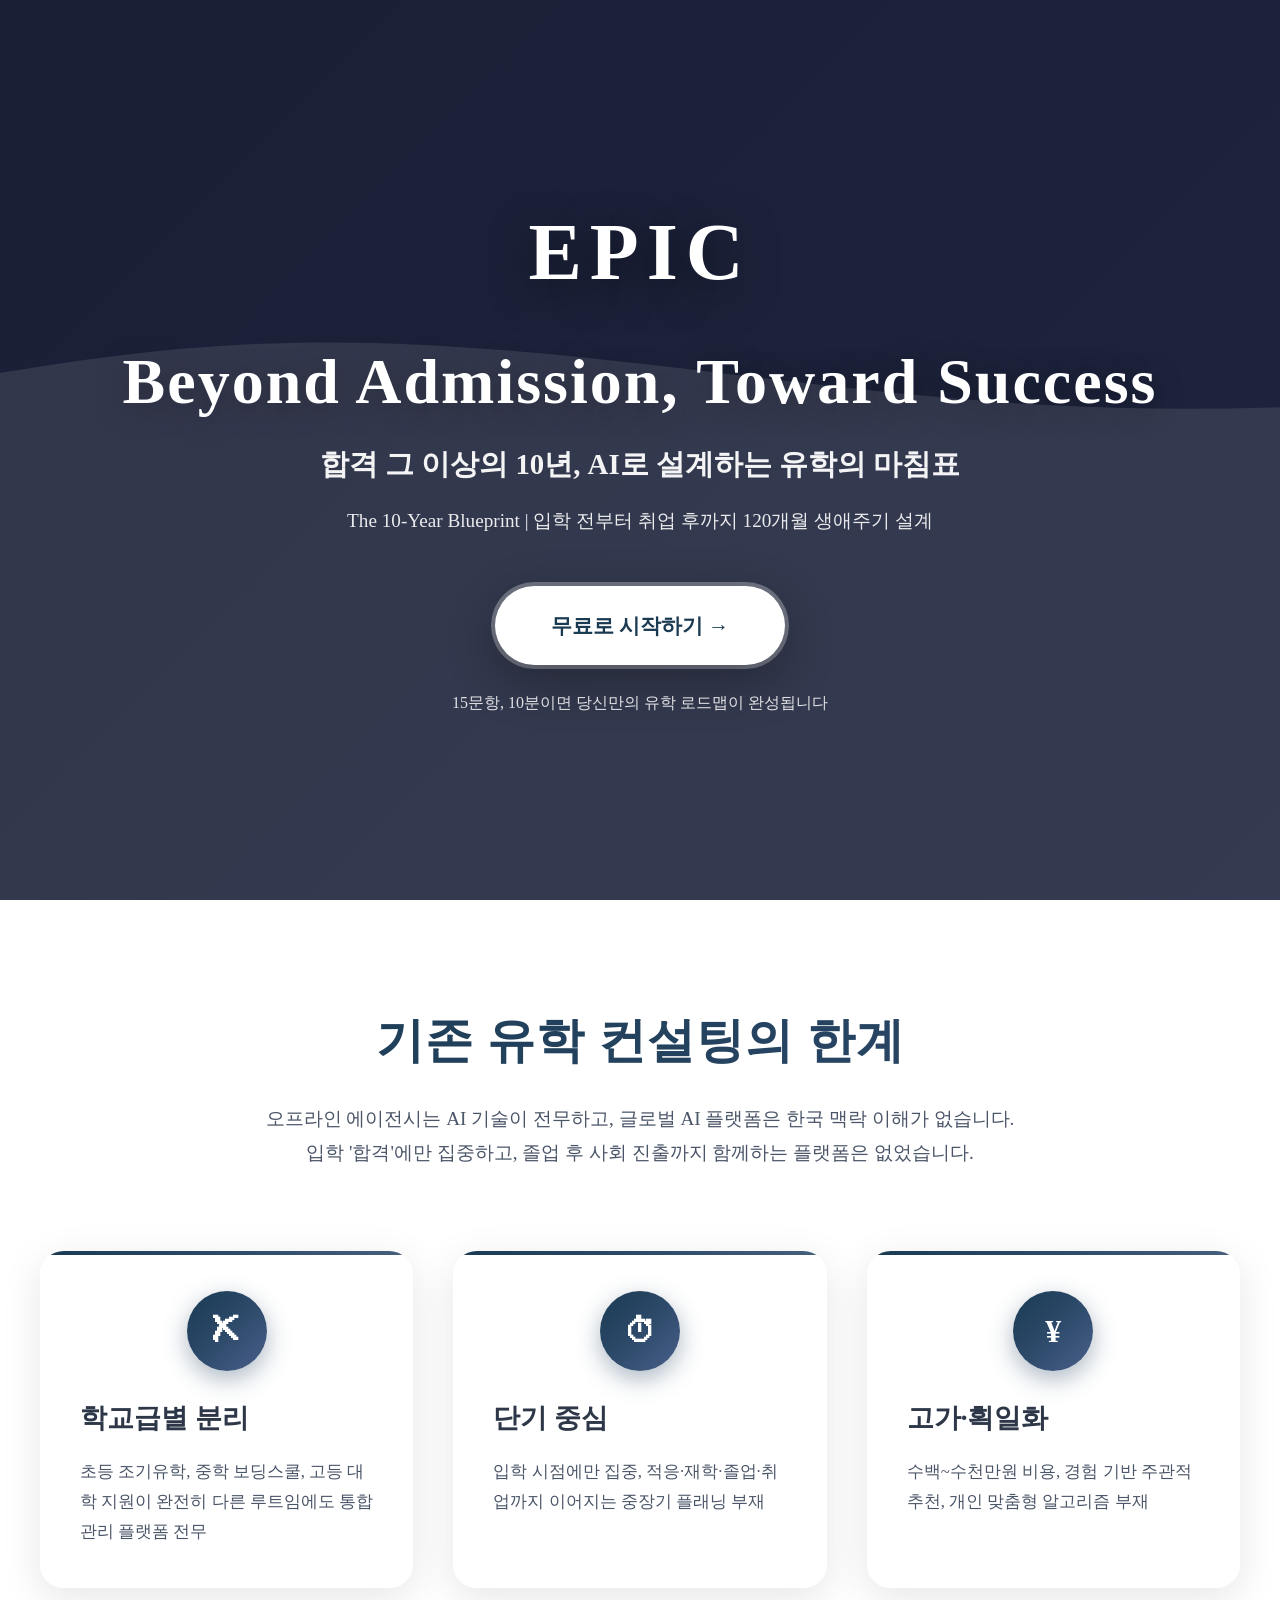
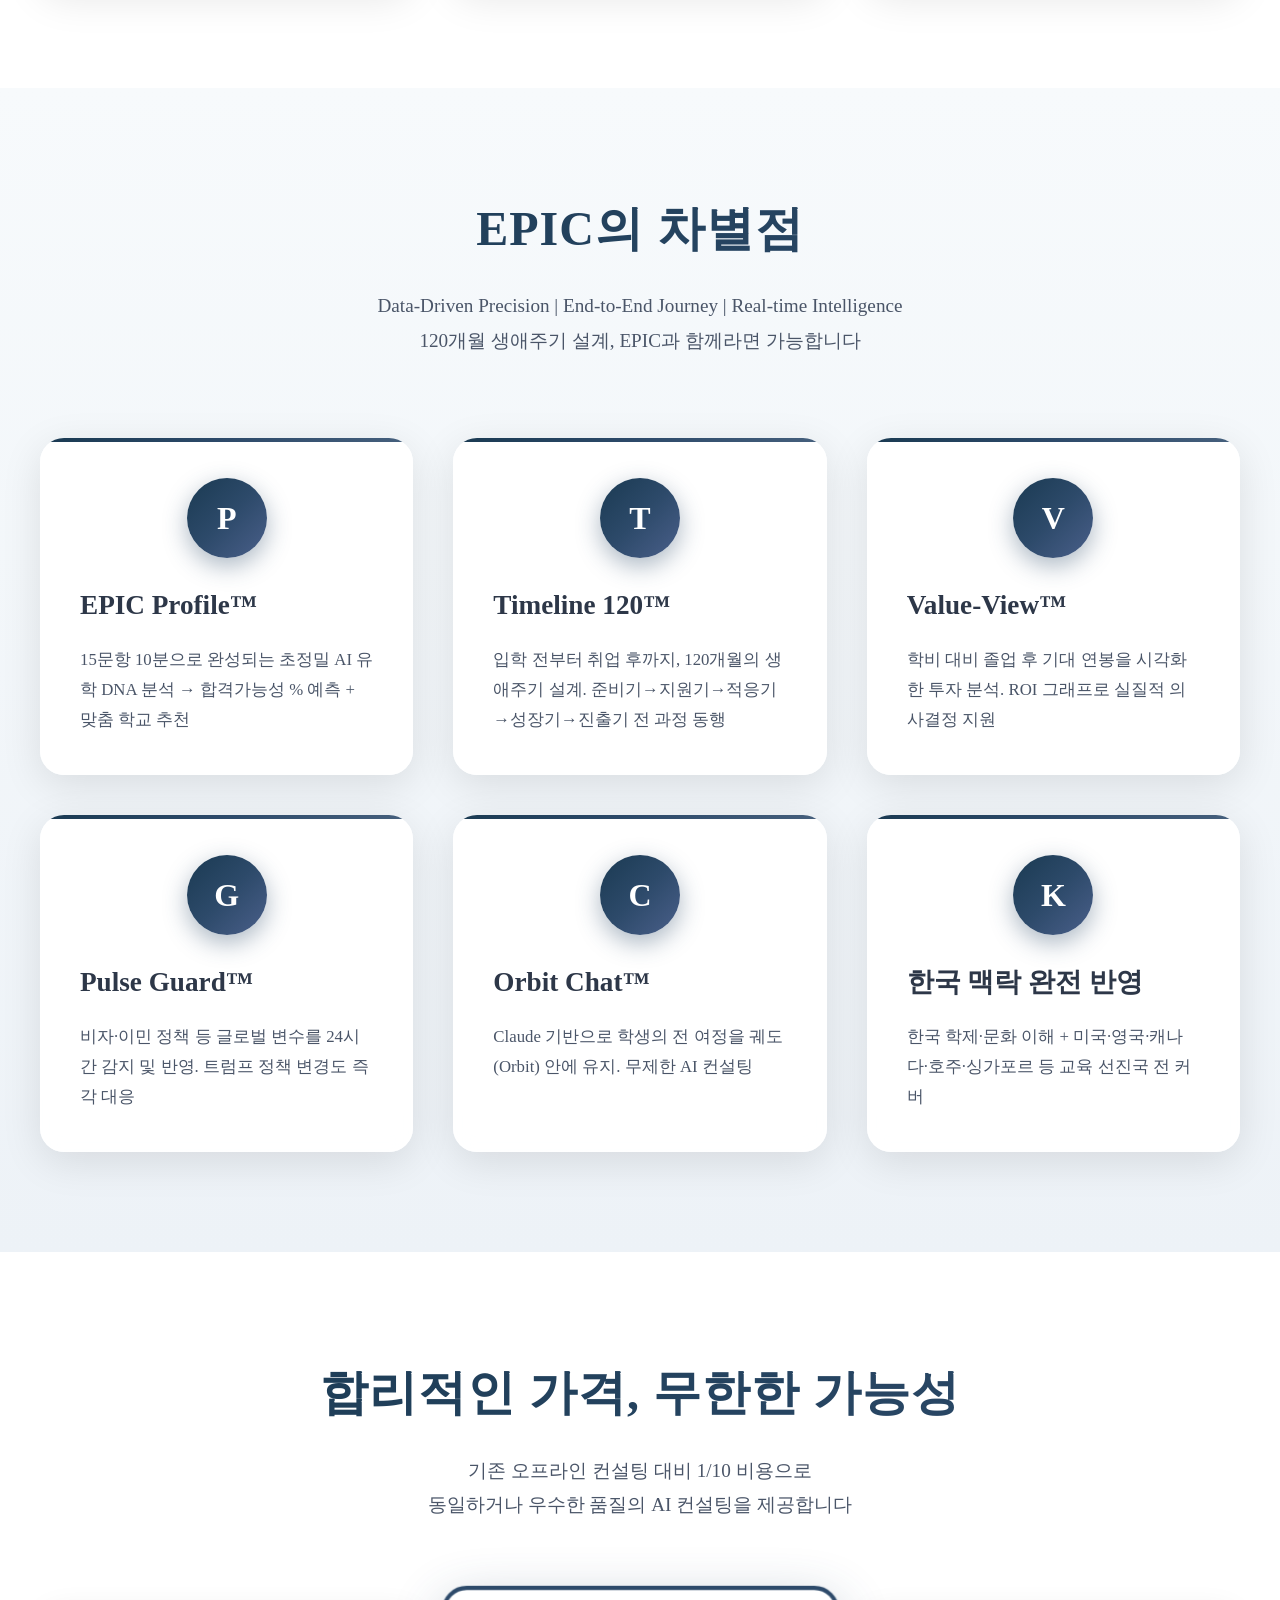
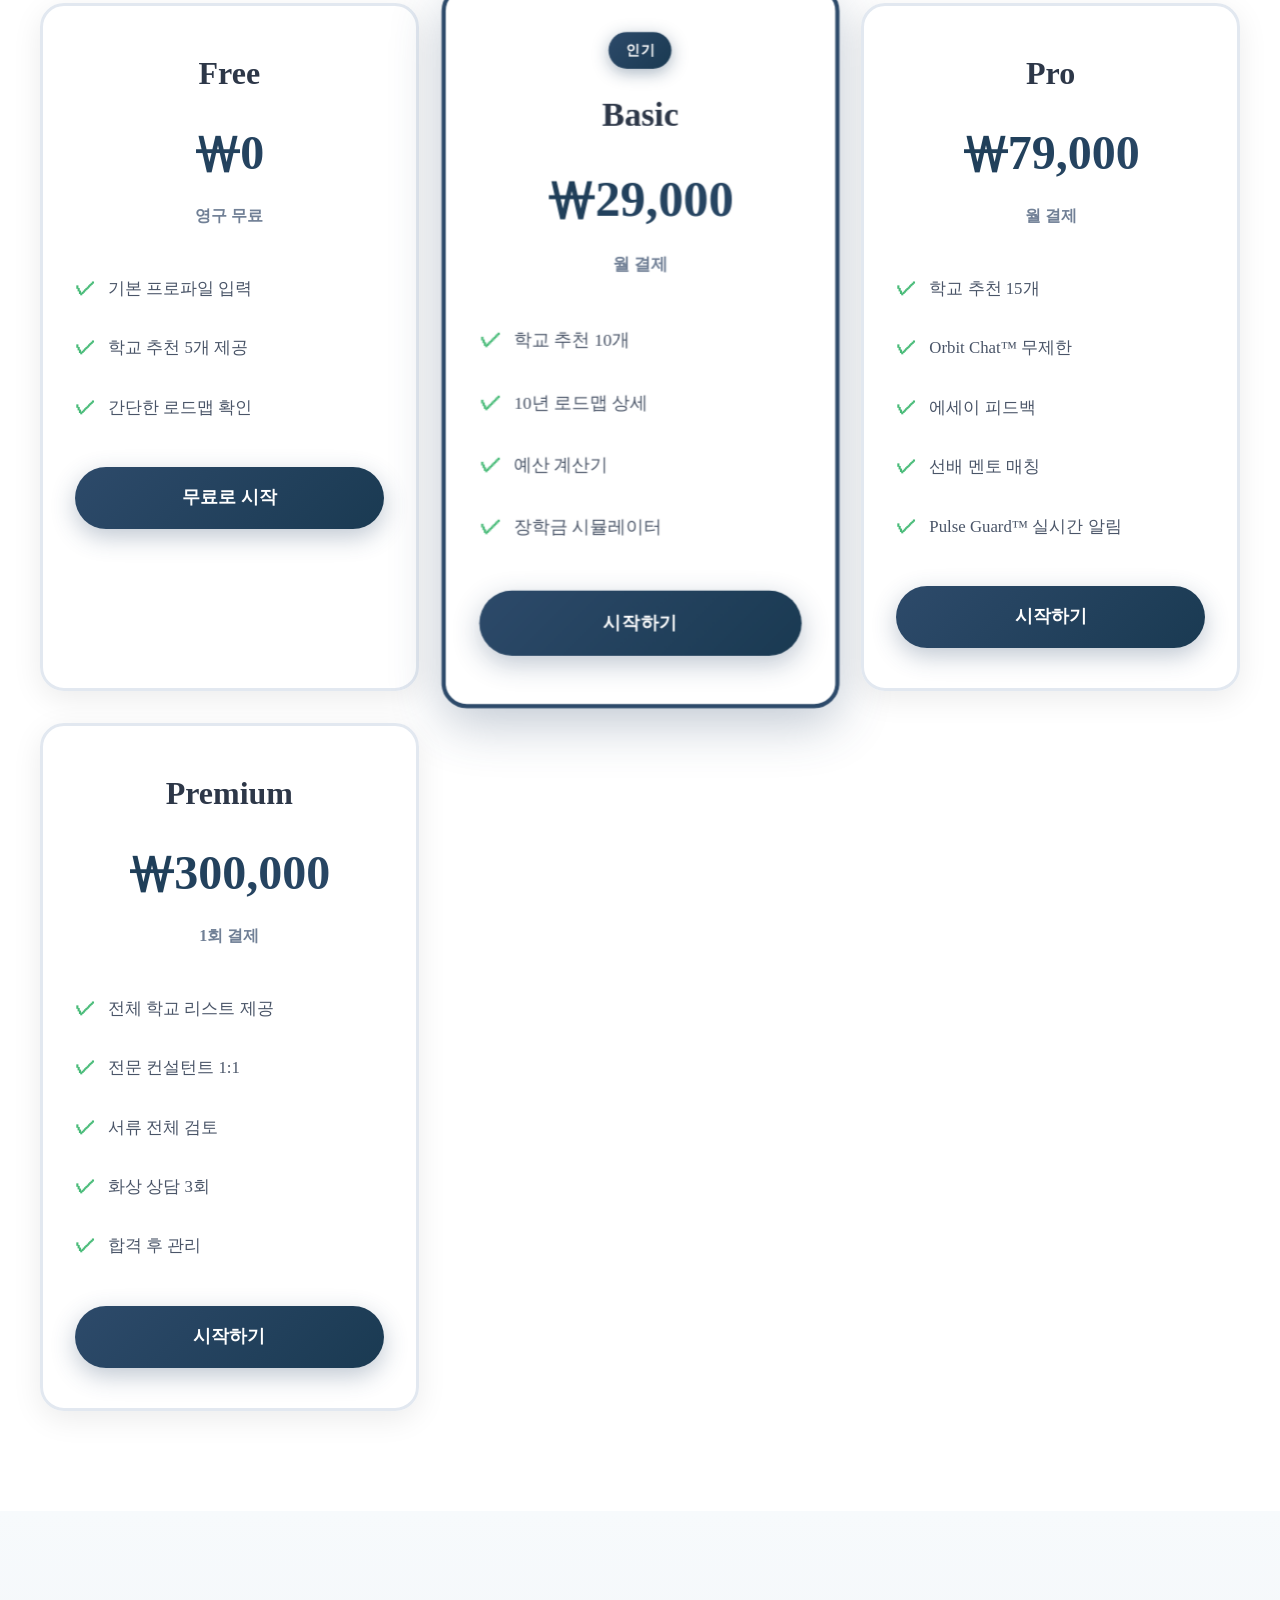
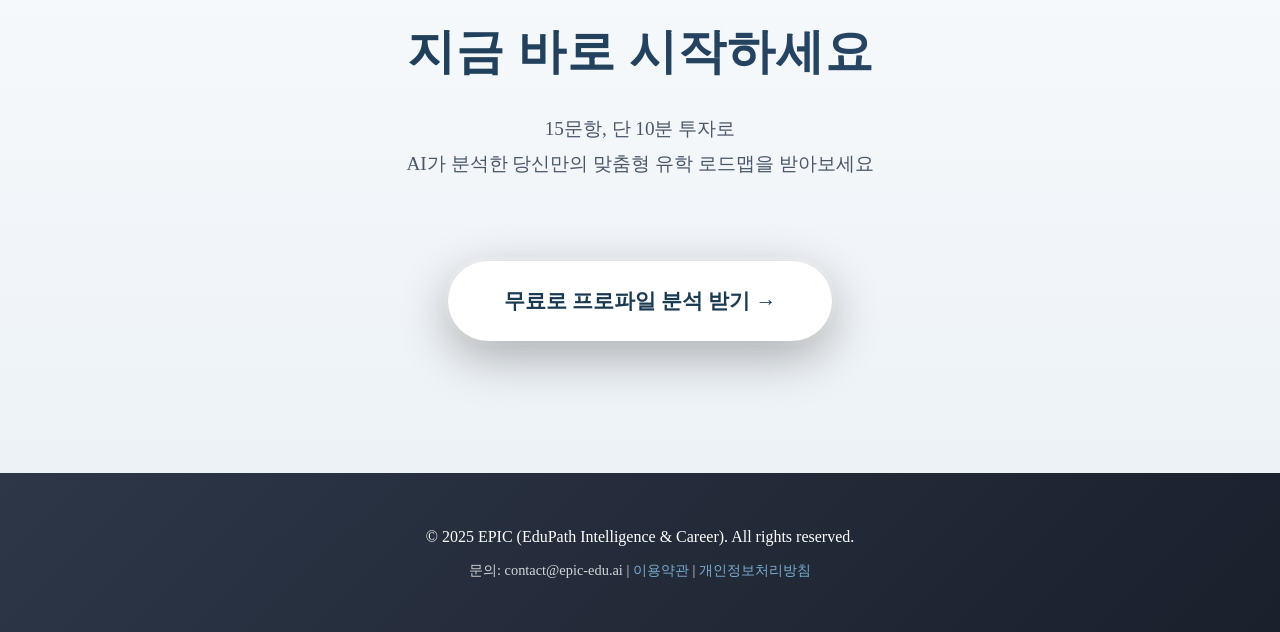
==== commit a67f15e9: "가격 정책별 학교 추천 개수 제한 구현 (Free 5개, Basic 10개, Pro 15개, Premium 전체)" ====
--- a/edupath/index.html
+++ b/edupath/index.html
@@ -418,7 +418,7 @@
     <p class="subtitle">
       The 10-Year Blueprint | 입학 전부터 취업 후까지 120개월 생애주기 설계
     </p>
-    <a href="onboarding.html" class="cta-btn">무료로 시작하기 →</a>
+    <a href="onboarding.html?plan=free" class="cta-btn">무료로 시작하기 →</a>
     <p class="note">15문항, 10분이면 당신만의 유학 로드맵이 완성됩니다</p>
   </section>
 
@@ -508,10 +508,10 @@
           <div class="pricing-period">영구 무료</div>
           <ul class="pricing-features">
             <li>기본 프로파일 입력</li>
-            <li>학교 추천 3개 제공</li>
+            <li>학교 추천 5개 제공</li>
             <li>간단한 로드맵 확인</li>
           </ul>
-          <a href="onboarding.html" class="pricing-btn">무료로 시작</a>
+          <a href="onboarding.html?plan=free" class="pricing-btn">무료로 시작</a>
         </div>
 
         <div class="pricing-card featured">
@@ -520,12 +520,12 @@
           <div class="pricing-price">₩29,000</div>
           <div class="pricing-period">월 결제</div>
           <ul class="pricing-features">
-            <li>전체 추천 리스트</li>
+            <li>학교 추천 10개</li>
             <li>10년 로드맵 상세</li>
             <li>예산 계산기</li>
             <li>장학금 시뮬레이터</li>
           </ul>
-          <a href="onboarding.html" class="pricing-btn">시작하기</a>
+          <a href="onboarding.html?plan=basic" class="pricing-btn">시작하기</a>
         </div>
 
         <div class="pricing-card">
@@ -533,13 +533,13 @@
           <div class="pricing-price">₩79,000</div>
           <div class="pricing-period">월 결제</div>
           <ul class="pricing-features">
-            <li>Basic 전체 기능</li>
+            <li>학교 추천 15개</li>
             <li>Orbit Chat™ 무제한</li>
             <li>에세이 피드백</li>
             <li>선배 멘토 매칭</li>
             <li>Pulse Guard™ 실시간 알림</li>
           </ul>
-          <a href="onboarding.html" class="pricing-btn">시작하기</a>
+          <a href="onboarding.html?plan=pro" class="pricing-btn">시작하기</a>
         </div>
 
         <div class="pricing-card">
@@ -547,13 +547,13 @@
           <div class="pricing-price">₩300,000</div>
           <div class="pricing-period">1회 결제</div>
           <ul class="pricing-features">
-            <li>Pro 전체 기능</li>
+            <li>전체 학교 리스트 제공</li>
             <li>전문 컨설턴트 1:1</li>
             <li>서류 전체 검토</li>
             <li>화상 상담 3회</li>
             <li>합격 후 관리</li>
           </ul>
-          <a href="onboarding.html" class="pricing-btn">시작하기</a>
+          <a href="onboarding.html?plan=premium" class="pricing-btn">시작하기</a>
         </div>
       </div>
     </div>
@@ -567,7 +567,7 @@
         15문항, 단 10분 투자로<br>
         AI가 분석한 당신만의 맞춤형 유학 로드맵을 받아보세요
       </p>
-      <a href="onboarding.html" class="cta-btn">무료로 프로파일 분석 받기 →</a>
+      <a href="onboarding.html?plan=free" class="cta-btn">무료로 프로파일 분석 받기 →</a>
     </div>
   </section>
 
